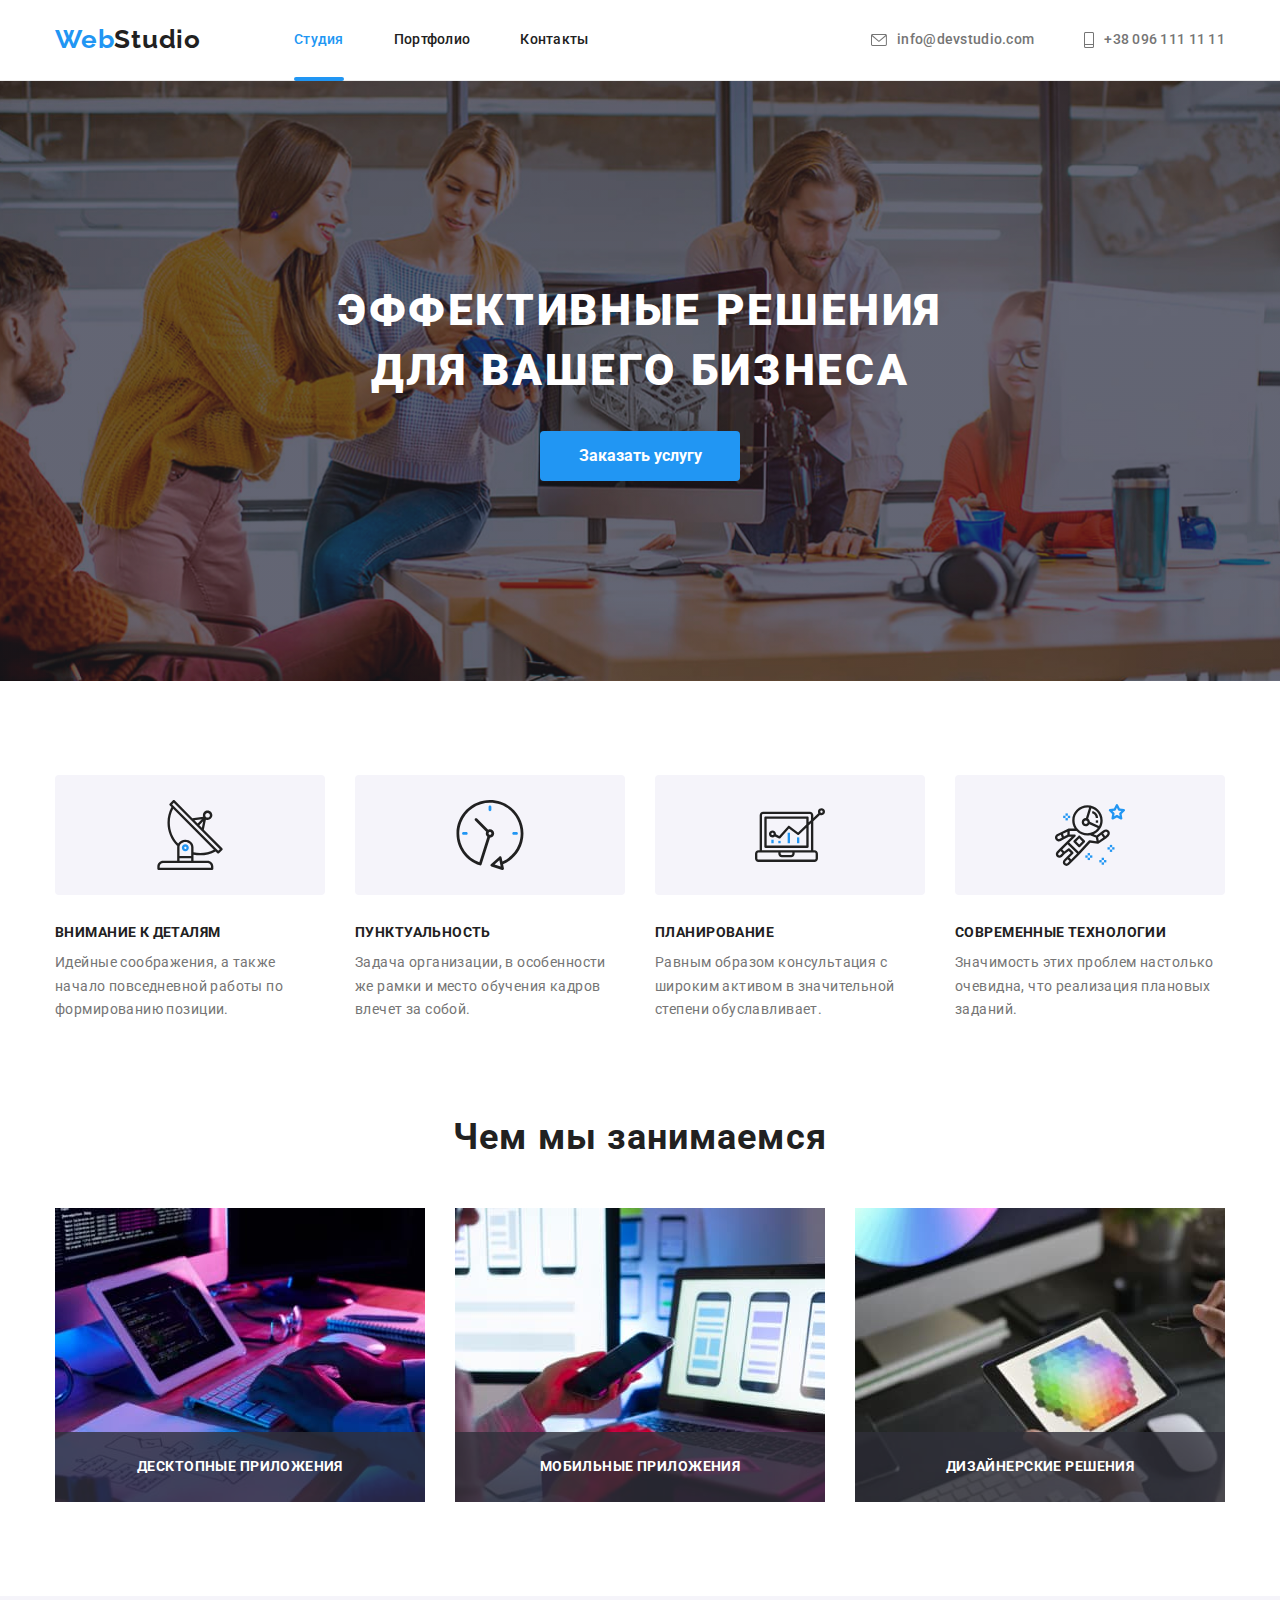
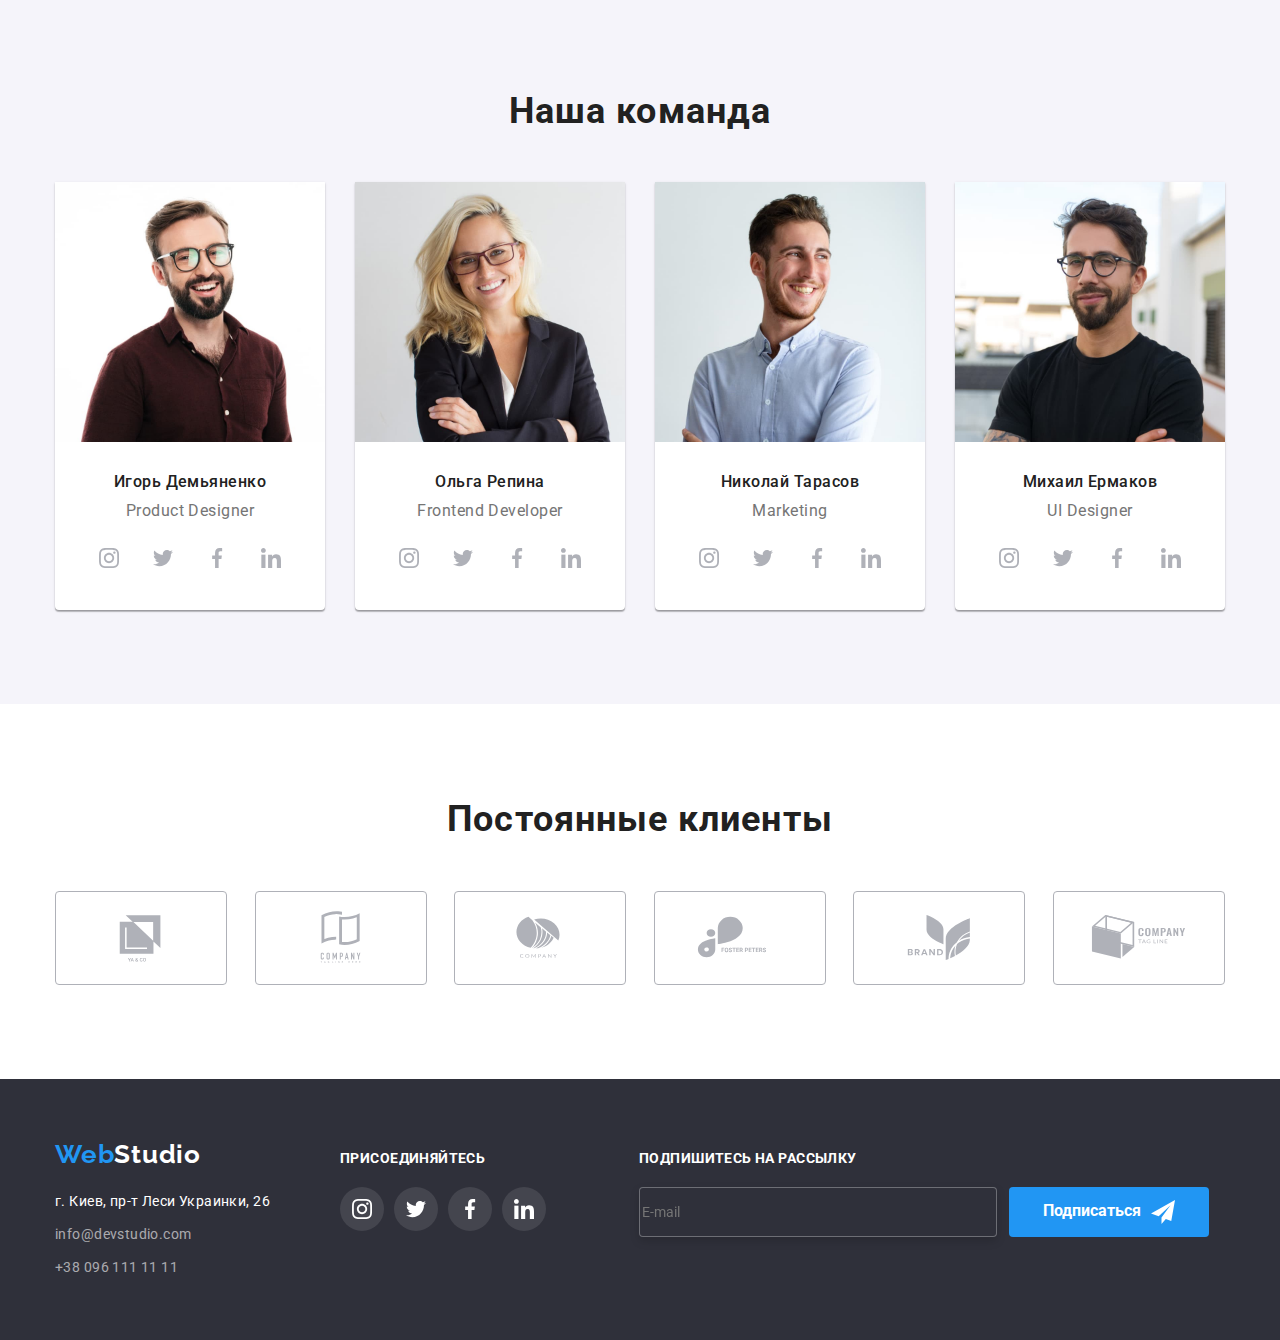
==== index.html @ 74bc2cb3 "Start" ====
<!DOCTYPE html>
<html lang="ru">
  <head>
    <meta charset="UTF-8" />
    <meta http-equiv="X-UA-Compatible" content="IE=edge" />
    <meta name="viewport" content="width=device-width, initial-scale=1.0" />
    <title>Document</title>
    <link
      href="https://fonts.googleapis.com/css2?family=Raleway:wght@700&family=Roboto:wght@400;500;700;900&display=swap"
      rel="stylesheet"
    />
    <link
      rel="stylesheet"
      href="https://cdnjs.cloudflare.com/ajax/libs/modern-normalize/1.1.0/modern-normalize.min.css"
    />
    <link rel="stylesheet" href="./css/styles.css" />
  </head>
  <body>
    <!-- Шапка сайта -->
    <header class="header-border">
      <div class="header container">
        <nav class="header-nav">
          <a href="./index.html" class="logo"> <span>Web</span>Studio</a>
          <ul class="site-nav list">
            <li class="item">
              <div class="header-item"><a href="./index.html" class="link current">Студия</a></div>
            </li>
            <li class="item"><a href="./portfolio.html" class="link">Портфолио</a></li>
            <li class="item"><a href="" class="link">Контакты</a></li>
          </ul>
        </nav>
        <ul class="contacts-header list">
          <li class="item">
            <a href="mailto:info@devstudio.com" class="link">
              <svg class="contacts-header-icon" width="16px" height="12px">
                <use href="./images/svg/symbol-defs.svg#icon-envelope"></use>
              </svg>
              info@devstudio.com
            </a>
          </li>
          <li class="item">
            <a href="tel:+380961111111" class="link">
              <svg class="contacts-header-icon" width="10px" height="16px">
                <use href="./images/svg/symbol-defs.svg#icon-Vector"></use>
              </svg>
              +38 096 111 11 11</a
            >
          </li>
        </ul>
      </div>
    </header>
    <main>
      <!-- Герой -->
      <section class="section hero">
        <div class="container">
          <h1 class="hero-title">
            Эффективные решения <br />
            для вашего бизнеса
          </h1>
          <button data-modal-open type="button" class="hero-button">Заказать услугу</button>
        </div>
      </section>
      <!-- Особенности -->
      <section class="section">
        <div class="container">
          <h2 class="visually-hidden">Особенности</h2>
          <ul class="feature-list list">
            <li class="item">
              <div class="feature-icon">
                <svg class="icon" width="70px" height="70px">
                  <use href="./images/svg/symbol-defs.svg#icon-antenna-1"></use>
                </svg>
              </div>
              <h3 class="title">Внимание к деталям</h3>
              <p class="text">Идейные соображения, а также начало повседневной работы по формированию позиции.</p>
            </li>
            <li class="item">
              <div class="feature-icon">
                <svg class="icon" width="70px" height="70px">
                  <use href="./images/svg/symbol-defs.svg#icon-clock-1"></use>
                </svg>
              </div>
              <h3 class="title">Пунктуальность</h3>
              <p class="text">Задача организации, в особенности же рамки и место обучения кадров влечет за собой.</p>
            </li>
            <li class="item">
              <div class="feature-icon">
                <svg class="icon" width="70px" height="70px">
                  <use href="./images/svg/symbol-defs.svg#icon-diagram-1"></use>
                </svg>
              </div>
              <h3 class="title">Планирование</h3>
              <p class="text">Равным образом консультация с широким активом в значительной степени обуславливает.</p>
            </li>
            <li class="item">
              <div class="feature-icon">
                <svg class="icon" width="70px" height="70px">
                  <use href="./images/svg/symbol-defs.svg#icon-astronaut-1"></use>
                </svg>
              </div>
              <h3 class="title">Современные технологии</h3>
              <p class="text">Значимость этих проблем настолько очевидна, что реализация плановых заданий.</p>
            </li>
          </ul>
        </div>
      </section>
      <!-- Чем мы занимаемся -->
      <section class="section business">
        <div class="container">
          <h2 class="section-title">Чем мы занимаемся</h2>
          <ul class="business-list list">
            <li class="item">
              <img
                class="card-img"
                src="./images/section3/img1.jpg"
                alt="Лист с алгоритмом человек пишет код"
                width="370"
              />
              <div class="business-item"><h3 class="title">Десктопные приложения</h3></div>
            </li>
            <li class="item">
              <img
                class="card-img"
                src="./images/section3/img2.jpg"
                alt="Телефон в руке человек верстает"
                width="370"
              />
              <div class="business-item"><h3 class="title">Мобильные приложения</h3></div>
            </li>
            <li class="item">
              <img
                class="card-img"
                src="./images/section3/img3.jpg"
                alt="Планшет в руке дизайн подбор цвета"
                width="370"
              />
              <div class="business-item"><h3 class="title">Дизайнерские решения</h3></div>
            </li>
          </ul>
        </div>
      </section>
      <!-- Наша команда -->
      <section class="section command">
        <div class="container">
          <h2 class="section-title">Наша команда</h2>
          <ul class="command-list list">
            <li class="item">
              <img class="card-img" src="./images/section4/img1.jpg" alt="Фотография Игоря Демьяненко" width="270" />
              <h3 class="title">Игорь Демьяненко</h3>
              <p lang="en" class="text">Product Designer</p>
              <ul class="command-icon-list list">
                <li class="command-icon-item">
                  <a href="" class="command-icon">
                    <svg class="icon" width="20px" height="20px">
                      <use href="./images/svg/symbol-defs.svg#icon-instagram-2"></use>
                    </svg>
                  </a>
                </li>
                <li class="command-icon-item">
                  <a href="" class="command-icon">
                    <svg class="icon" width="20px" height="20px">
                      <use href="./images/svg/symbol-defs.svg#icon-twitter-1"></use>
                    </svg>
                  </a>
                </li>
                <li class="command-icon-item">
                  <a href="" class="command-icon">
                    <svg class="icon" width="20px" height="20px">
                      <use href="./images/svg/symbol-defs.svg#icon-facebook-1"></use>
                    </svg>
                  </a>
                </li>
                <li class="command-icon-item">
                  <a href="" class="command-icon">
                    <svg class="icon" width="20px" height="20px">
                      <use href="./images/svg/symbol-defs.svg#icon-linkedin-1"></use>
                    </svg>
                  </a>
                </li>
              </ul>
            </li>
            <li class="item">
              <img class="card-img" src="./images/section4/img2.jpg" alt="Фотография Ольги Репиной" width="270" />
              <h3 class="title">Ольга Репина</h3>
              <p lang="en" class="text">Frontend Developer</p>
              <ul class="command-icon-list list">
                <li class="command-icon-item">
                  <a href="" class="command-icon">
                    <svg class="icon" width="20px" height="20px">
                      <use href="./images/svg/symbol-defs.svg#icon-instagram-2"></use>
                    </svg>
                  </a>
                </li>
                <li class="command-icon-item">
                  <a href="" class="command-icon">
                    <svg class="icon" width="20px" height="20px">
                      <use href="./images/svg/symbol-defs.svg#icon-twitter-1"></use>
                    </svg>
                  </a>
                </li>
                <li class="command-icon-item">
                  <a href="" class="command-icon">
                    <svg class="icon" width="20px" height="20px">
                      <use href="./images/svg/symbol-defs.svg#icon-facebook-1"></use>
                    </svg>
                  </a>
                </li>
                <li class="command-icon-item">
                  <a href="" class="command-icon">
                    <svg class="icon" width="20px" height="20px">
                      <use href="./images/svg/symbol-defs.svg#icon-linkedin-1"></use>
                    </svg>
                  </a>
                </li>
              </ul>
            </li>
            <li class="item">
              <img class="card-img" src="./images/section4/img3.jpg" alt="Фотография Николая Тарасова" width="270" />
              <h3 class="title">Николай Тарасов</h3>
              <p lang="en" class="text">Marketing</p>
              <ul class="command-icon-list list">
                <li class="command-icon-item">
                  <a href="" class="command-icon">
                    <svg class="icon" width="20px" height="20px">
                      <use href="./images/svg/symbol-defs.svg#icon-instagram-2"></use>
                    </svg>
                  </a>
                </li>
                <li class="command-icon-item">
                  <a href="" class="command-icon">
                    <svg class="icon" width="20px" height="20px">
                      <use href="./images/svg/symbol-defs.svg#icon-twitter-1"></use>
                    </svg>
                  </a>
                </li>
                <li class="command-icon-item">
                  <a href="" class="command-icon">
                    <svg class="icon" width="20px" height="20px">
                      <use href="./images/svg/symbol-defs.svg#icon-facebook-1"></use>
                    </svg>
                  </a>
                </li>
                <li class="command-icon-item">
                  <a href="" class="command-icon">
                    <svg class="icon" width="20px" height="20px">
                      <use href="./images/svg/symbol-defs.svg#icon-linkedin-1"></use>
                    </svg>
                  </a>
                </li>
              </ul>
            </li>
            <li class="item">
              <img class="card-img" src="./images/section4/img4.jpg" alt="Фотография Михаила Ермакова" width="270" />
              <h3 class="title">Михаил Ермаков</h3>
              <p lang="en" class="text">UI Designer</p>
              <ul class="command-icon-list list">
                <li class="command-icon-item">
                  <a href="" class="command-icon">
                    <svg class="icon" width="20px" height="20px">
                      <use href="./images/svg/symbol-defs.svg#icon-instagram-2"></use>
                    </svg>
                  </a>
                </li>
                <li class="command-icon-item">
                  <a href="" class="command-icon">
                    <svg class="icon" width="20px" height="20px">
                      <use href="./images/svg/symbol-defs.svg#icon-twitter-1"></use>
                    </svg>
                  </a>
                </li>
                <li class="command-icon-item">
                  <a href="" class="command-icon">
                    <svg class="icon" width="20px" height="20px">
                      <use href="./images/svg/symbol-defs.svg#icon-facebook-1"></use>
                    </svg>
                  </a>
                </li>
                <li class="command-icon-item">
                  <a href="" class="command-icon">
                    <svg class="icon" width="20px" height="20px">
                      <use href="./images/svg/symbol-defs.svg#icon-linkedin-1"></use>
                    </svg>
                  </a>
                </li>
              </ul>
            </li>
          </ul>
        </div>
      </section>
      <!-- Постоянные клиенты -->
      <section class="section clients">
        <div class="container">
          <h2 class="section-title">Постоянные клиенты</h2>
          <ul class="clients-list list">
            <li>
              <a href="" class="item">
                <svg class="icon" width="106px" height="60px">
                  <use href="./images/svg/symbol-defs.svg#icon-Logo"></use>
                </svg>
              </a>
            </li>
            <li>
              <a href="" class="item">
                <svg class="icon" width="106px" height="60px">
                  <use href="./images/svg/symbol-defs.svg#icon-Logo-1"></use>
                </svg>
              </a>
            </li>
            <li>
              <a href="" class="item">
                <svg class="icon" width="106px" height="60px">
                  <use href="./images/svg/symbol-defs.svg#icon-Logo-2"></use>
                </svg>
              </a>
            </li>
            <li>
              <a href="" class="item">
                <svg class="icon" width="106px" height="60px">
                  <use href="./images/svg/symbol-defs.svg#icon-Logo-3"></use>
                </svg>
              </a>
            </li>
            <li>
              <a href="" class="item">
                <svg class="icon" width="106px" height="60px">
                  <use href="./images/svg/symbol-defs.svg#icon-Logo-4"></use>
                </svg>
              </a>
            </li>
            <li>
              <a href="" class="item">
                <svg class="icon" width="106px" height="60px">
                  <use href="./images/svg/symbol-defs.svg#icon-Logo-5"></use>
                </svg>
              </a>
            </li>
          </ul>
        </div>
      </section>
    </main>
    <!-- Футер -->
    <footer class="footer">
      <div class="container bloks">
        <div class="address">
          <a href="/index.html" class="logo"> <span>Web</span>Studio</a>
          <address>
            <ul class="list">
              <li class="address-text">
                <a href="https://goo.gl/maps/LQbmXpM3BCBhQMDx9" class="address-text" target="_blank"
                  >г. Киев, пр-т Леси Украинки, 26</a
                >
              </li>
              <li class="item"><a href="mailto:info@devstudio.com" class="address-link">info@devstudio.com</a></li>
              <li class="item"><a href="tel:+380961111111" class="address-link">+38 096 111 11 11</a></li>
            </ul>
          </address>
        </div>
        <div class="join">
          <h3 class="title">Присоединяйтесь</h3>
          <ul class="join-list list">
            <li class="item">
              <a href="" class="join-icon">
                <svg class="icon" width="20px" height="20px">
                  <use href="./images/svg/symbol-defs.svg#icon-instagram-2"></use>
                </svg>
              </a>
            </li>
            <li class="item">
              <a href="" class="join-icon">
                <svg class="icon" width="20px" height="20px">
                  <use href="./images/svg/symbol-defs.svg#icon-twitter-1"></use>
                </svg>
              </a>
            </li>
            <li class="item">
              <a href="" class="join-icon">
                <svg class="icon" width="20px" height="20px">
                  <use href="./images/svg/symbol-defs.svg#icon-facebook-1"></use>
                </svg>
              </a>
            </li>
            <li class="item">
              <a href="" class="join-icon">
                <svg class="icon" width="20px" height="20px">
                  <use href="./images/svg/symbol-defs.svg#icon-linkedin-1"></use>
                </svg>
              </a>
            </li>
          </ul>
        </div>
        <div class="subscribe">
          <h3 class="title">Подпишитесь на рассылку</h3>
          <form class="form-footer">
            <label class="field-footer">
              <input type="email" class="input-footer" name="email" placeholder="E-mail" />
            </label>
            <button type="submit" class="footer-button">
              Подписаться
              <svg class="icon" width="24px" height="24px">
                <use href="./images/svg/symbol-defs.svg#icon-icon-send"></use>
              </svg>
            </button>
          </form>
        </div>
      </div>
      <div class="backdrop is-hidden" data-modal>
        <div class="modal">
          <button data-modal-close class="modal-button" type="button">
            <svg class="icon" width="30px" height="30px">
              <use href="./images/svg/symbol-defs.svg#icon-close"></use>
            </svg>
          </button>
          <h3 class="form-title">Оставьте свои данные, мы вам перезвоним</h3>
          <form class="form-modal">
            <label class="form-field">
              <input type="text" class="form-input" name="name" />
              <span class="form-label">Имя</span>

              <svg class="icon" width="18px" height="18px">
                <use href="./images/svg/symbol-defs.svg#icon-person-black-18dp-1"></use>
              </svg>
            </label>

            <label class="form-field">
              <input type="tel" class="form-input" name="tel" />
              <span class="form-label">Телефон</span>
              <svg class="icon" width="18px" height="18px">
                <use href="./images/svg/symbol-defs.svg#icon-phone-black-18dp-1"></use>
              </svg>
            </label>

            <label class="form-field">
              <input type="email" class="form-input" name="email" />
              <span class="form-label">Почта</span>
              <svg class="icon" width="18px" height="18px">
                <use href="./images/svg/symbol-defs.svg#icon-email-black-18dp-1"></use>
              </svg>
            </label>

            <label class="form-field comments">
              <textarea class="form-input comments" name="comments" rows="5" placeholder="Введите текст"></textarea>
              <span class="form-label">Комментарий</span>
            </label>

            <label class="form-field checkbox">
              <input type="checkbox" class="form-checkbox" name="license" value="" />

              <svg class="icon-checked" width="16px" height="15px">
                <use href="./images/svg/symbol-defs.svg#icon-icon-check"></use>
              </svg>
              <span class="icon-unchecked"></span>
              <span class="form-label-checkbox"
                >Соглашаюсь с рассылкой и принимаю
                <a href="" class="checkbox-link" target="_blank">Условия договора</a></span
              >
            </label>
            <button type="submit" class="form-button">Отправить</button>
          </form>
        </div>
      </div>
    </footer>
    <script src="./js/modal.js"></script>
  </body>
</html>
---- css/styles.css ----
:root {
  --title-text-color: #212121;
  --primari-text-color: #757575;
  --accent-color: #2196f3;
  --primary-white-color: #ffffff;
  --background-color: #e5e5e5;
  --background-body-color: #f5f4fa;
  --icons-color: #afb1b8;
  --icon-white-color: #ffffff;
}
body {
  color: var(--primari-text-color);
  font-family: roboto, sans-serif;
  font-size: 14px;
  line-height: 1.7;
}
h1,
h2,
h3,
h4,
h5,
h6,
p,
ul {
  margin: 0;
  padding: 0;
}
.list {
  list-style: none;
}
.list a {
  text-decoration: none;
}
/* цвет основного текста #212121
цвет вторичного текста #757575
цвет текста белый #FFFFFF
цвет текста акцент #2196F3

цвет хедера #FFFFFF

цвет фона #E5E5E5
вторичный цвет фона #F5F4FA

цвет фона героя #2F303A

цвет фона футера #2F303A
*/
.container {
  width: 1200px;
  margin-left: auto;
  margin-right: auto;
  padding-left: 15px;
  padding-right: 15px;
  /* outline: 2px solid tomato; */
}
.visually-hidden {
  position: absolute;
  width: 1px;
  height: 1px;
  margin: -1px;
  padding: 0;
  overflow: hidden;
  border: 0;
  clip: rect(0 0 0 0);
}
.logo {
  color: var(--title-text-color);
  text-decoration: none;
  font-family: raleway;
  font-weight: 700;
  font-size: 26px;
  line-height: 1.2;
  letter-spacing: 0.03em;
}
.logo > span {
  color: var(--accent-color);
}
/* ------------------site nav------------------ */
.header {
  display: flex;
  padding-top: 24px;
  padding-bottom: 25px;
  align-items: center;
}
.header-border {
  border-bottom: 1px solid #ececec;
}
.header-nav {
  display: flex;
}

.site-nav,
.contacts-header {
  display: flex;
  align-items: center;
  font-weight: 500;
  font-size: 14px;
  line-height: 1.2;
  letter-spacing: 0.02em;
}
.site-nav {
  margin-left: 93px;
}
.site-nav .item:not(:last-child) {
  margin-right: 50px;
}

.contacts-header {
  margin-left: auto;
}
.contacts-header .link {
  display: flex;
  align-items: center;
}
.contacts-header .item:last-child {
  margin-left: 50px;
}
.site-nav .link {
  color: var(--title-text-color);
  transition: color 250ms cubic-bezier(0.4, 0, 0.2, 1);
}
.contacts-header .link {
  color: var(--primari-text-color);
  transition: color 250ms cubic-bezier(0.4, 0, 0.2, 1);
}
.contacts-header-icon {
  fill: currentColor;
  margin-right: 10px;
}
.site-nav .link:hover,
.site-nav .link:focus,
.contacts-header .link:hover,
.contacts-header .link:focus,
.address-link:hover,
.address-link:focus {
  color: var(--accent-color);
  fill: var(--accent-color);
  outline: none;
}
.link.current {
  color: var(--accent-color);
}
.header-item {
  position: relative;
}
.header-item::after {
  content: "";
  position: absolute;
  top: 46px;
  left: 0;
  width: 100%;
  height: 4px;
  border-radius: 2px;
  background-color: var(--accent-color);
  animation-name: changes;
  animation-duration: 500ms;
  animation-timing-function: linear;
  animation-fill-mode: backwards;
}
@keyframes changes {
  0% {
    opacity: 0;
  }
  100% {
    opacity: 1;
  }
}
/* -------------------Герой------------------- */
.section.hero {
  padding-top: 200px;
  padding-bottom: 200px;
  max-width: 1600px;
  margin-left: auto;
  margin-right: auto;
  background-image: linear-gradient(to right, rgba(47, 48, 58, 0.4), rgba(47, 48, 58, 0.4)),
    url(../images/hero/img1.jpg);
  background-repeat: no-repeat;
  background-position: center;
  background-size: cover;
}
.hero-title {
  color: var(--primary-white-color);
  font-weight: 900;
  font-size: 44px;
  line-height: 1.36;
  text-align: center;
  letter-spacing: 0.06em;
  text-transform: uppercase;
  margin-bottom: 30px;
}
.hero-button,
.form-button,
.footer-button {
  display: block;
  width: 200px;
  height: 50px;
  border: 10px transparent;
  border-radius: 4px;
  padding: 0;
  margin: auto;
  cursor: pointer;
  color: var(--primary-white-color);
  background-color: var(--accent-color);
  font-family: Roboto;
  font-weight: bold;
  font-size: 16px;
  line-height: 1.88;
}

/* ------------------Section----------------- */
.section {
  padding-top: 94px;
  padding-bottom: 94px;
  /* outline: 2px solid teal; */
  background-color: #ffffff;
}
.section.business {
  padding-top: 0px;
}
.section-title {
  color: var(--title-text-color);
  font-weight: bold;
  font-size: 36px;
  line-height: 1.17;
  text-align: center;
  letter-spacing: 0.03em;
  margin-bottom: 50px;
}
.feature-list {
  display: flex;
}
.feature-list .title,
.business-list .title {
  font-weight: bold;
  font-size: 14px;
  line-height: 1.14;
  letter-spacing: 0.03em;
  text-transform: uppercase;
}
.feature-list .title {
  margin-bottom: 10px;
  color: var(--title-text-color);
}
.feature-list .item {
  display: block;
  width: 270px;
}
.feature-list .item:not(:last-child) {
  margin-right: 30px;
}
.feature-list .text {
  letter-spacing: 0.03em;
}
.feature-icon {
  padding: 25px 100px;
  border-radius: 4px;
  background-color: var(--background-body-color);
  margin-bottom: 30px;
}
.feature-icon .icon {
  display: block;
}
.business-list {
  display: flex;
}
.card-img {
  display: block;
}
.business-list .item {
  position: relative;
}
.business-list .item:not(:last-child) {
  margin-right: 30px;
}
.business-list .title {
  color: var(--primary-white-color);
}
.business-item {
  position: absolute;
  width: 100%;
  bottom: 0;
  padding-top: 27px;
  padding-bottom: 27px;
  text-align: center;
  background-color: rgba(47, 48, 58, 0.8);
}
.command-list {
  display: flex;
}
.command-list .item:not(:last-child) {
  margin-right: 30px;
}
.command-list .item {
  padding-bottom: 30px;
  border-radius: 0px 0px 4px 4px;
  background-color: var(--primary-white-color);
  box-shadow: 0px 1px 3px rgba(0, 0, 0, 0.12), 0px 1px 1px rgba(0, 0, 0, 0.14), 0px 2px 1px rgba(0, 0, 0, 0.2);
}

.command-list .title {
  color: var(--title-text-color);
  font-weight: 500;
  font-size: 16px;
  line-height: 1.19;
  letter-spacing: 0.03em;
  margin: 30px auto 10px;
  display: block;
  text-align: center;
}
.command-list .text {
  font-size: 16px;
  line-height: 1.19;
  text-align: center;
  letter-spacing: 0.03em;
  margin-bottom: 16px;
}
.command-icon-list {
  display: flex;
  justify-content: center;
}
.command-icon {
  width: 44px;
  height: 44px;
  border-radius: 50%;
  background-color: transparent;
  padding: 12px;
  display: block;
  color: var(--icons-color);
  transition: background-color 250ms cubic-bezier(0.4, 0, 0.2, 1), color 250ms cubic-bezier(0.4, 0, 0.2, 1);
}

.command-icon-item:not(:last-child) {
  margin-right: 10px;
}
.command-icon > .icon {
  fill: currentColor;
}
.command-icon:hover,
.command-icon:focus {
  color: var(--icon-white-color);
  background-color: var(--accent-color);
  outline: none;
}
.section.command {
  background-color: var(--background-body-color);
}
.clients-list {
  display: flex;
  justify-content: space-between;
}
.clients-list .item {
  padding: 16px 32px;
  border: 1px solid var(--icons-color);
  border-radius: 4px;
  color: var(--icons-color);
  display: block;
  transition: color 250ms cubic-bezier(0.4, 0, 0.2, 1), border 250ms cubic-bezier(0.4, 0, 0.2, 1);
}
.clients-list .icon {
  fill: currentColor;
  display: block;
}
.clients-list .item:hover,
.clients-list .item:focus {
  color: var(--accent-color);
  border: 1px solid var(--accent-color);
  outline: none;
}
.filter {
  display: flex;
  justify-content: center;
}
.filter-list {
  display: flex;
  flex-wrap: wrap;
  margin-top: 50px;
}
.filter-button {
  cursor: pointer;
  color: var(--title-text-color);
  background-color: #f5f4fa;
  font-family: Roboto;
  font-weight: 500;
  font-size: 16px;
  line-height: 1.62;
  text-align: center;
  letter-spacing: 0.03em;
  border-radius: 4px;
  border: 0;
  padding: 6px 22px;

  transition: background-color 250ms cubic-bezier(0.4, 0, 0.2, 1), color 250ms cubic-bezier(0.4, 0, 0.2, 1),
    box-shadow 250ms cubic-bezier(0.4, 0, 0.2, 1);
}
.filter .item:not(:last-child) {
  margin-right: 8px;
}
/* .filter-list .item:not(:nth-last-child(-n + 3)) {
  margin-bottom: 30px;
}
.filter-list .item:not(:nth-child(3n + 3)) {
  margin-right: 30px;
} */
.filter-list {
  display: flex;
  flex-wrap: wrap;
  gap: 30px 30px;
}
.filter-button:hover,
.filter-button:focus {
  color: var(--primary-white-color);
  background-color: var(--accent-color);
  box-shadow: 0px 3px 1px rgba(0, 0, 0, 0.1), 0px 1px 2px rgba(0, 0, 0, 0.08), 0px 2px 2px rgba(0, 0, 0, 0.12);
  outline: none;
}
.filter-list .title {
  color: var(--title-text-color);
  font-weight: bold;
  font-size: 18px;
  line-height: 2;
  letter-spacing: 0.06em;
}
.filter-list .content {
  border: 1px solid#eeeeee;
  border-top: 0px;
  padding: 20px 24px;
}
.filter-list .text {
  margin-top: 2px;
  font-weight: normal;
  font-size: 16px;
  line-height: 1.87;
  letter-spacing: 0.03em;
  color: var(--primari-text-color);
}
.filter-hover {
  display: block;
  transition: box-shadow 250ms cubic-bezier(0.4, 0, 0.2, 1);
}
.filter-list .desc {
  position: relative;
  overflow: hidden;
}
.filter-desc-overlay {
  position: absolute;
  top: 0;
  left: 0;
  width: 100%;
  height: 100%;
  padding: 63px 24px;
  background-color: rgba(33, 150, 243, 0.9);

  transform: translateY(100%);
  transition: transform 250ms cubic-bezier(0.4, 0, 0.2, 1);
}
.filter-desc-overlay .text {
  font-size: 18px;
  line-height: 1.56;
  letter-spacing: 0.03em;
  color: var(--primary-white-color);
}
.filter-hover:focus,
.filter-hover:hover {
  box-shadow: 0px 1px 1px rgba(0, 0, 0, 0.12), 0px 4px 4px rgba(0, 0, 0, 0.06), 1px 4px 6px rgba(0, 0, 0, 0.16);
  outline: none;
}
.filter-hover:hover .filter-desc-overlay,
.filter-hover:focus .filter-desc-overlay {
  transform: translateY(0);
}
/* ---------------footer---------------- */
.footer {
  background-color: #2f303a;
  padding-top: 60px;
  padding-bottom: 60px;
}
.container.bloks {
  display: flex;
}

.address-link {
  color: rgba(255, 255, 255, 0.6);
  font-weight: normal;
  font-style: normal;
  font-size: 14px;
  line-height: 1.71;
  letter-spacing: 0.03em;
  transition: color 250ms cubic-bezier(0.4, 0, 0.2, 1);
}
.address-text {
  color: var(--primary-white-color);
  font-style: normal;
  font-weight: normal;
  font-size: 14px;
  line-height: 1.71;
  letter-spacing: 0.03em;
  margin-top: 20px;
}
.address .item {
  margin-top: 9px;
}
.footer .logo {
  color: var(--primary-white-color);
}
.join {
  margin-left: 70px;
  margin-top: 12px;
}
.join .title,
.subscribe .title {
  font-size: 14px;
  line-height: 1.14;
  letter-spacing: 0.03em;
  text-transform: uppercase;
  color: var(--primary-white-color);
}
.join-list {
  display: flex;
  margin-top: 20px;
}
.join-icon {
  width: 44px;
  height: 44px;
  border-radius: 50%;
  padding: 12px;
  color: var(--icon-white-color);
  display: block;

  background-color: rgba(255, 255, 255, 0.1);
  transition: background-color 250ms cubic-bezier(0.4, 0, 0.2, 1);
}
.join-list .item:not(:last-child) {
  margin-right: 10px;
}
.join-icon .icon {
  fill: currentColor;
}
.join-icon:hover,
.join-icon:focus {
  background-color: var(--accent-color);
  outline: none;
}
.subscribe {
  margin-left: 93px;
  margin-top: 12px;
}
.subscribe .title {
  margin-bottom: 20px;
}
.form-footer {
  display: flex;
  align-items: center;
}
.input-footer {
  width: 358px;
  height: 50px;
  border: 1px solid rgba(255, 255, 255, 0.3);
  filter: drop-shadow(0px 4px 4px rgba(0, 0, 0, 0.15));
  border-radius: 4px;
  background-color: #2f303a;
  color: var(--primary-white-color);
  cursor: pointer;
  transition: border-color 250ms cubic-bezier(0.4, 0, 0.2, 1);
}
.field-footer:focus-within > .input-footer {
  border-color: var(--accent-color);
  outline: none;
}
.footer-button {
  display: flex;
  justify-content: center;
  align-items: center;
  margin-left: 12px;
}
.footer-button .icon {
  margin-left: 10px;
}

/*------------ Modal-----------  */
.backdrop {
  position: fixed;
  top: 0;
  left: 0;
  width: 100vw;
  height: 100vh;
  background-color: rgba(0, 0, 0, 0.2);
  opacity: 1;
  transition: opacity 250ms cubic-bezier(0.4, 0, 0.2, 1);
}
.backdrop.is-hidden {
  opacity: 0;
  pointer-events: none;
  visibility: hidden;
}
.modal {
  position: absolute;
  top: 50%;
  left: 50%;
  padding: 40px;

  min-width: 528px;
  min-height: 581px;
  background-color: #ffffff;
  box-shadow: 0px 1px 3px rgba(0, 0, 0, 0.12), 0px 1px 1px rgba(0, 0, 0, 0.14), 0px 2px 1px rgba(0, 0, 0, 0.2);
  border-radius: 4px;
  transform: translate(-50%, -50%);
}
.modal-button {
  padding: 0;
  margin: 0;
  position: absolute;
  top: 8px;
  right: 8px;
  fill: var(--icons-color);
  border: none;
  background-color: transparent;
  cursor: pointer;
}
.modal-button .icon {
  display: block;
  fill: #000;
  transition: fill 250ms cubic-bezier(0.4, 0, 0.2, 1);
}
.modal-button .icon:hover {
  fill: var(--accent-color);
}
/* ------------------Form---------------- */
.form-title {
  margin-bottom: 30px;
  font-weight: bold;
  font-size: 20px;
  line-height: 1.15;
  text-align: center;
  letter-spacing: 0.03em;
  color: var(--title-text-color);
}
.form-field {
  position: relative;
  display: flex;
  margin-bottom: 28px;
}
.form-input {
  width: 100%;
  height: 40px;
  padding-left: 42px;
  border: 1px solid rgba(33, 33, 33, 0.2);
  border-radius: 4px;
  cursor: pointer;
  transition: border-color 250ms cubic-bezier(0.4, 0, 0.2, 1);
}
.form-label {
  position: absolute;
  top: -18px;
  left: 0;
  font-size: 12px;
  line-height: 1.17;
  letter-spacing: 0.01em;
  cursor: pointer;
}
.form-field .icon {
  position: absolute;
  left: 12px;
  top: 50%;
  transform: translateY(-50%);
  cursor: pointer;
  transition: fill 250ms cubic-bezier(0.4, 0, 0.2, 1);
}

.form-input.comments {
  height: 120px;
  padding: 12px 16px;
  resize: none;
}
.form-field.comments {
  margin-bottom: 20px;
}
.form-field:focus-within > .icon {
  fill: var(--accent-color);
}
.form-field:focus-within > .form-input {
  border-color: var(--accent-color);
  outline: none;
}
.form-button {
  box-shadow: 0px 4px 4px rgba(0, 0, 0, 0.15);
}
.form-label-checkbox,
.checkbox-link {
  padding-left: 24px;
  font-size: 14px;
  line-height: 1.71;
  letter-spacing: 0.03em;
}
.checkbox-link {
  display: inline;
  text-decoration-line: underline;
  color: var(--accent-color);
  margin: 0;
  padding: 0;
}
.icon-unchecked {
  position: absolute;
  top: 50%;

  transform: translateY(-50%);
  width: 16px;
  height: 15px;
  margin-right: 5px;
  border: 2px solid #2a2a2a;
  border-radius: 2px;
  background: #ffffff;
  transition: background-color 250ms cubic-bezier(0.4, 0, 0.2, 1), border 250ms cubic-bezier(0.4, 0, 0.2, 1);
}
.icon-checked {
  position: absolute;
  top: 50%;

  transform: translateY(-50%);
}
.form-checkbox:checked ~ .icon-unchecked {
  background: transparent;
  border: transparent;
}
.form-field.checkbox {
  padding-left: 12px;
  margin-bottom: 30px;
}
.form-checkbox {
  position: absolute;
  width: 1px;
  height: 1px;
  margin: -1px;
  border: 0;
  padding: 0;
  clip: rect(0 0 0 0);
  overflow: hidden;
}
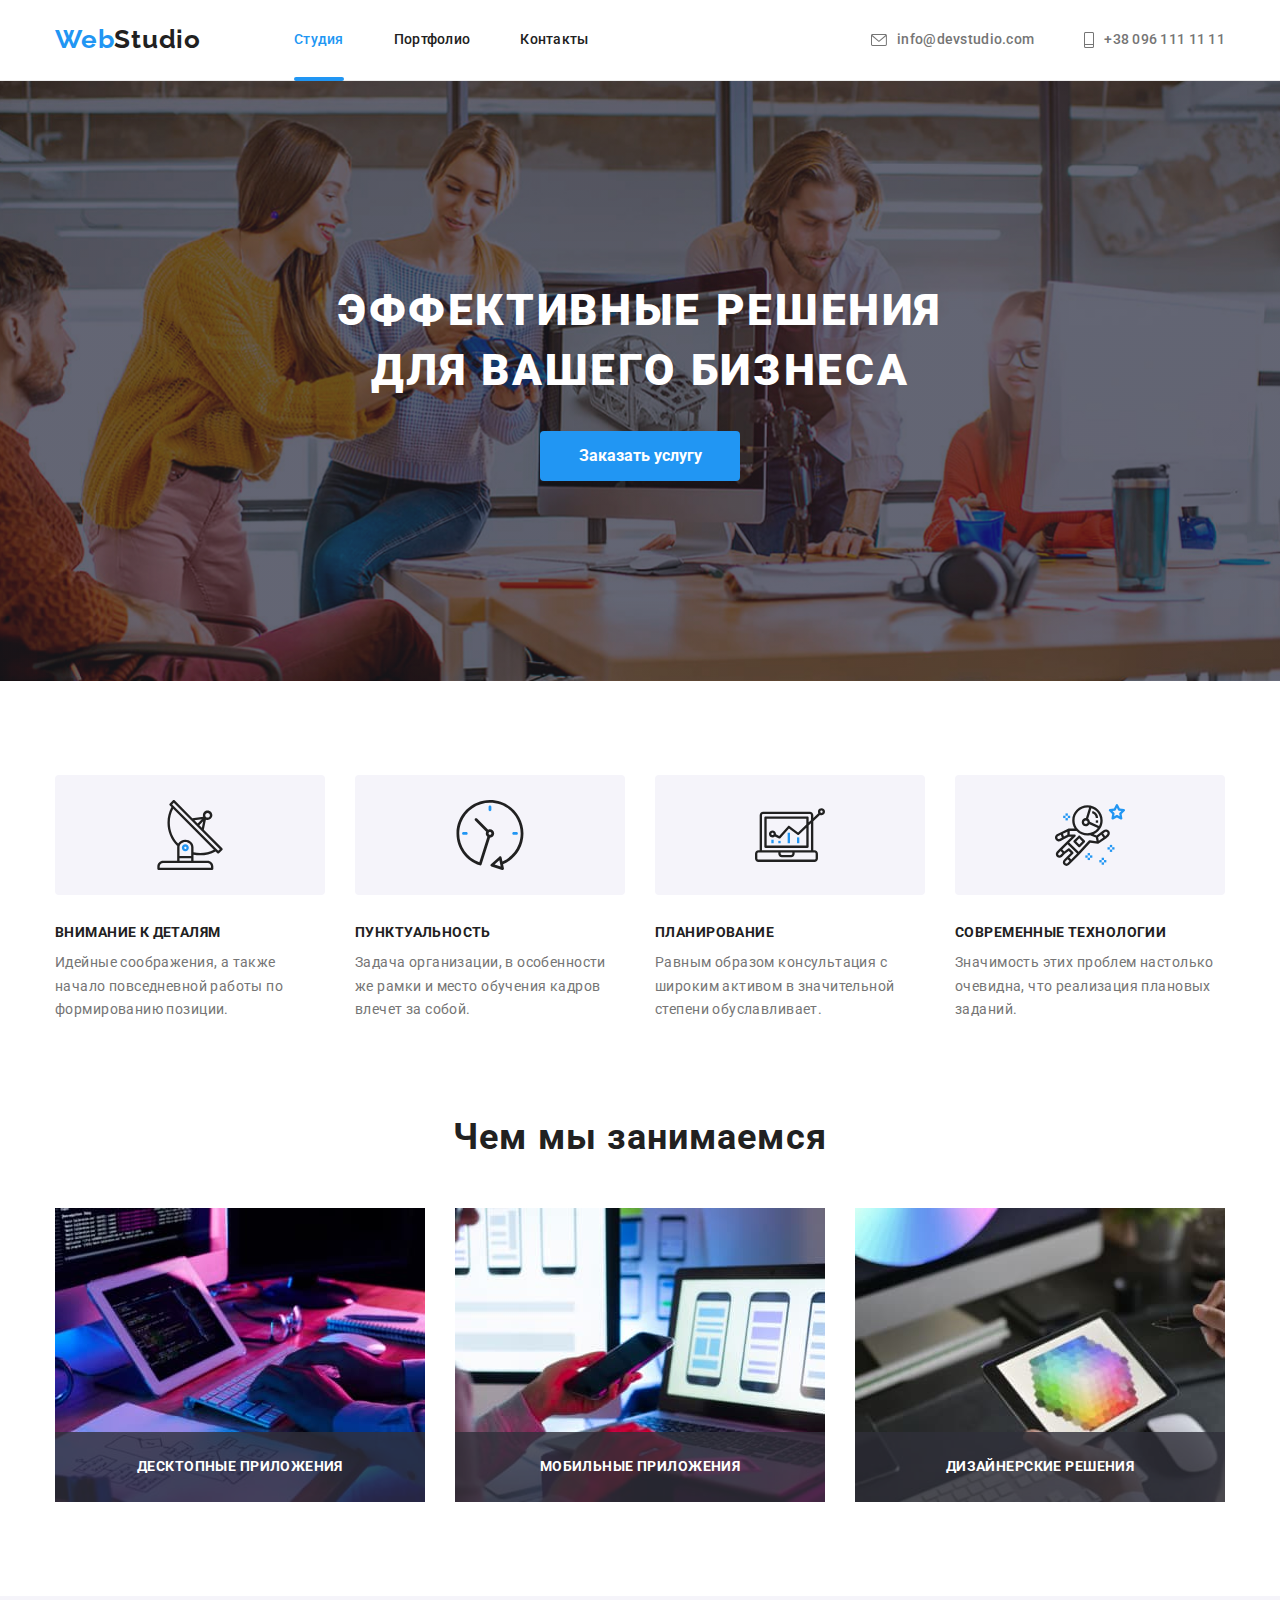
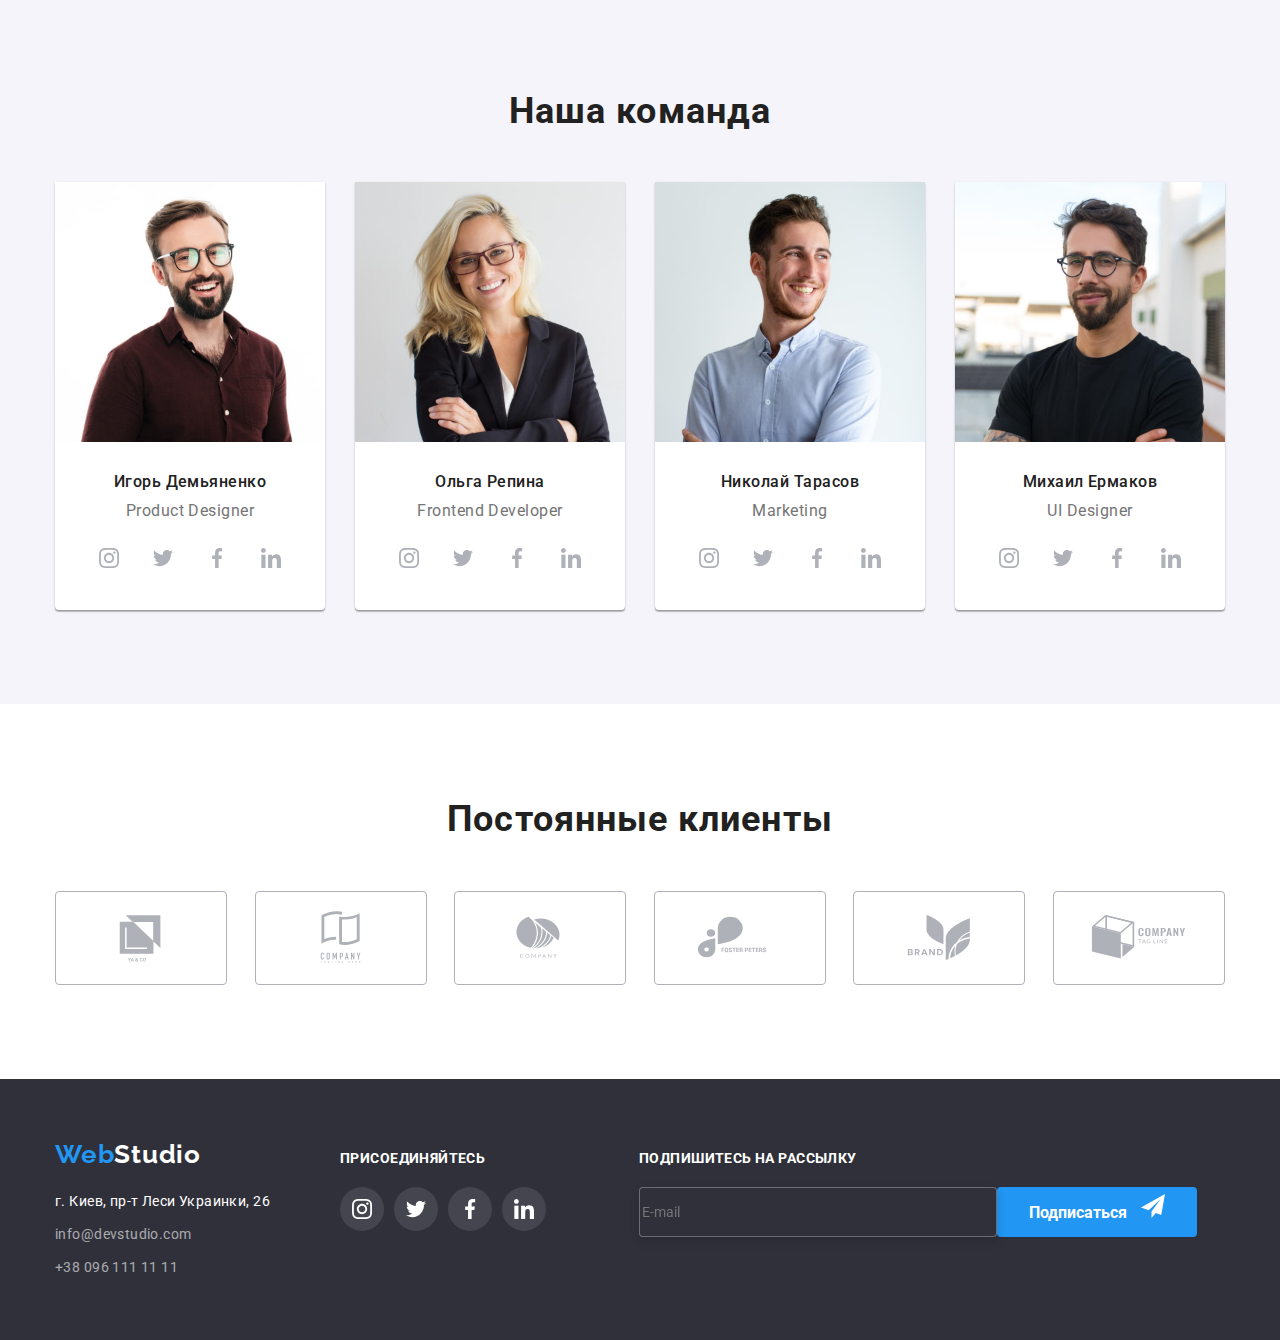
==== commit 427881d3: "Split into folders SASS" ====
--- a/index.html
+++ b/index.html
@@ -13,6 +13,7 @@
       rel="stylesheet"
       href="https://cdnjs.cloudflare.com/ajax/libs/modern-normalize/1.1.0/modern-normalize.min.css"
     />
+    <link rel="stylesheet" href="./css/main.css" />
     <link rel="stylesheet" href="./css/styles.css" />
   </head>
   <body>
@@ -443,7 +444,7 @@
             </label>
 
             <label class="form-field checkbox">
-              <input type="checkbox" class="form-checkbox" name="license" value="" />
+              <input type="checkbox" class="form-checkbox visually-hidden" name="license" value="" />
 
               <svg class="icon-checked" width="16px" height="15px">
                 <use href="./images/svg/symbol-defs.svg#icon-icon-check"></use>
--- a/css/main.css
+++ b/css/main.css
@@ -0,0 +1,807 @@
+h1,
+h2,
+h3,
+h4,
+h5,
+h6,
+p,
+ul {
+  margin: 0;
+  padding: 0;
+}
+
+.list {
+  list-style: none;
+}
+
+.list a {
+  text-decoration: none;
+}
+
+:root {
+  --title-text-color: #212121;
+  --primari-text-color: #757575;
+  --accent-color: #2196f3;
+  --primary-white-color: #ffffff;
+  --background-color: #e5e5e5;
+  --background-body-color: #f5f4fa;
+  --icons-color: #afb1b8;
+  --icon-white-color: #ffffff;
+}
+
+body {
+  color: var(--primari-text-color);
+  font-family: roboto, sans-serif;
+  font-size: 14px;
+  line-height: 1.7;
+}
+
+.section {
+  padding-top: 94px;
+  padding-bottom: 94px;
+  /* outline: 2px solid teal; */
+  background-color: #ffffff;
+}
+
+.container {
+  width: 1200px;
+  margin-left: auto;
+  margin-right: auto;
+  padding-left: 15px;
+  padding-right: 15px;
+  /* outline: 2px solid tomato; */
+}
+
+.logo {
+  color: var(--title-text-color);
+  text-decoration: none;
+  font-family: raleway;
+  font-weight: 700;
+  font-size: 26px;
+  line-height: 1.2;
+  letter-spacing: 0.03em;
+}
+
+.logo > span {
+  color: var(--accent-color);
+}
+
+.backdrop {
+  position: fixed;
+  top: 0;
+  left: 0;
+  width: 100vw;
+  height: 100vh;
+  background-color: rgba(0, 0, 0, 0.2);
+  opacity: 1;
+  transition: opacity 250ms cubic-bezier(0.4, 0, 0.2, 1);
+}
+
+.backdrop.is-hidden {
+  opacity: 0;
+  pointer-events: none;
+  visibility: hidden;
+}
+
+.modal {
+  position: absolute;
+  top: 50%;
+  left: 50%;
+  padding: 40px;
+  min-width: 528px;
+  min-height: 581px;
+  background-color: #ffffff;
+  box-shadow: 0px 1px 3px rgba(0, 0, 0, 0.12), 0px 1px 1px rgba(0, 0, 0, 0.14), 0px 2px 1px rgba(0, 0, 0, 0.2);
+  border-radius: 4px;
+  transform: translate(-50%, -50%);
+}
+
+.modal-button {
+  padding: 0;
+  margin: 0;
+  position: absolute;
+  top: 8px;
+  right: 8px;
+  fill: var(--icons-color);
+  border: none;
+  background-color: transparent;
+  cursor: pointer;
+}
+
+.modal-button .icon {
+  display: block;
+  fill: #000;
+  transition: fill 250ms cubic-bezier(0.4, 0, 0.2, 1);
+}
+
+.modal-button .icon:hover {
+  fill: var(--accent-color);
+}
+
+.form-title {
+  margin-bottom: 30px;
+  font-weight: bold;
+  font-size: 20px;
+  line-height: 1.15;
+  text-align: center;
+  letter-spacing: 0.03em;
+  color: var(--title-text-color);
+}
+
+.form-field {
+  position: relative;
+  display: flex;
+  margin-bottom: 28px;
+}
+
+.form-input {
+  width: 100%;
+  height: 40px;
+  padding-left: 42px;
+  border: 1px solid rgba(33, 33, 33, 0.2);
+  border-radius: 4px;
+  cursor: pointer;
+  transition: border-color 250ms cubic-bezier(0.4, 0, 0.2, 1);
+}
+
+.form-label {
+  position: absolute;
+  top: -18px;
+  left: 0;
+  font-size: 12px;
+  line-height: 1.17;
+  letter-spacing: 0.01em;
+  cursor: pointer;
+}
+
+.form-field .icon {
+  position: absolute;
+  left: 12px;
+  top: 50%;
+  transform: translateY(-50%);
+  cursor: pointer;
+  transition: fill 250ms cubic-bezier(0.4, 0, 0.2, 1);
+}
+
+.form-input.comments {
+  height: 120px;
+  padding: 12px 16px;
+  resize: none;
+}
+
+.form-field.comments {
+  margin-bottom: 20px;
+}
+
+.form-field:focus-within > .icon {
+  fill: var(--accent-color);
+}
+
+.form-field:focus-within > .form-input {
+  border-color: var(--accent-color);
+  outline: none;
+}
+
+.form-button {
+  box-shadow: 0px 4px 4px rgba(0, 0, 0, 0.15);
+}
+
+.form-label-checkbox,
+.checkbox-link {
+  padding-left: 24px;
+  font-size: 14px;
+  line-height: 1.71;
+  letter-spacing: 0.03em;
+}
+
+.checkbox-link {
+  display: inline;
+  text-decoration-line: underline;
+  color: var(--accent-color);
+  margin: 0;
+  padding: 0;
+}
+
+.icon-unchecked {
+  position: absolute;
+  top: 50%;
+  transform: translateY(-50%);
+  width: 16px;
+  height: 15px;
+  margin-right: 5px;
+  border: 2px solid #2a2a2a;
+  border-radius: 2px;
+  background: #ffffff;
+  transition: background-color 250ms cubic-bezier(0.4, 0, 0.2, 1), border 250ms cubic-bezier(0.4, 0, 0.2, 1);
+}
+
+.icon-checked {
+  position: absolute;
+  top: 50%;
+  transform: translateY(-50%);
+}
+
+.form-checkbox:checked ~ .icon-unchecked {
+  background: transparent;
+  border: transparent;
+}
+
+.form-field.checkbox {
+  padding-left: 12px;
+  margin-bottom: 30px;
+}
+
+.form-checkbox {
+  overflow: hidden;
+}
+
+.subscribe {
+  margin-left: 93px;
+  margin-top: 12px;
+}
+
+.subscribe .title {
+  margin-bottom: 20px;
+}
+
+.form-footer {
+  display: flex;
+  align-items: center;
+}
+
+.input-footer {
+  width: 358px;
+  height: 50px;
+  border: 1px solid rgba(255, 255, 255, 0.3);
+  filter: drop-shadow(0px 4px 4px rgba(0, 0, 0, 0.15));
+  border-radius: 4px;
+  background-color: #2f303a;
+  color: var(--primary-white-color);
+  cursor: pointer;
+  transition: border-color 250ms cubic-bezier(0.4, 0, 0.2, 1);
+}
+
+.field-footer:focus-within > .input-footer {
+  border-color: var(--accent-color);
+  outline: none;
+}
+
+.footer-button {
+  display: flex;
+  justify-content: center;
+  align-items: center;
+  margin-left: 12px;
+}
+
+.footer-button .icon {
+  margin-left: 10px;
+}
+
+.hero-button,
+.form-button,
+.footer-button {
+  display: block;
+  width: 200px;
+  height: 50px;
+  border: 10px transparent;
+  border-radius: 4px;
+  padding: 0;
+  margin: auto;
+  cursor: pointer;
+  color: var(--primary-white-color);
+  background-color: var(--accent-color);
+  font-family: Roboto;
+  font-weight: bold;
+  font-size: 16px;
+  line-height: 1.88;
+}
+
+.header {
+  display: flex;
+  padding-top: 24px;
+  padding-bottom: 25px;
+  align-items: center;
+}
+
+.header-border {
+  border-bottom: 1px solid #ececec;
+}
+
+.header-nav {
+  display: flex;
+}
+
+.site-nav,
+.contacts-header {
+  display: flex;
+  align-items: center;
+  font-weight: 500;
+  font-size: 14px;
+  line-height: 1.2;
+  letter-spacing: 0.02em;
+}
+
+.hero {
+  padding-top: 200px;
+  padding-bottom: 200px;
+  max-width: 1600px;
+  margin-left: auto;
+  margin-right: auto;
+  background-image: linear-gradient(to right, rgba(47, 48, 58, 0.4), rgba(47, 48, 58, 0.4)), url(../images/hero/img1.jpg);
+  background-repeat: no-repeat;
+  background-position: center;
+  background-size: cover;
+}
+
+.hero-title {
+  color: var(--primary-white-color);
+  font-weight: 900;
+  font-size: 44px;
+  line-height: 1.36;
+  text-align: center;
+  letter-spacing: 0.06em;
+  text-transform: uppercase;
+  margin-bottom: 30px;
+}
+
+.contacts-header {
+  margin-left: auto;
+}
+
+.contacts-header .link {
+  display: flex;
+  align-items: center;
+}
+
+.contacts-header .item:last-child {
+  margin-left: 50px;
+}
+
+.contacts-header .link {
+  color: var(--primari-text-color);
+  transition: color 250ms cubic-bezier(0.4, 0, 0.2, 1);
+}
+
+.contacts-header-icon {
+  fill: currentColor;
+  margin-right: 10px;
+}
+
+.site-nav {
+  margin-left: 93px;
+}
+
+.site-nav .item:not(:last-child) {
+  margin-right: 50px;
+}
+
+.site-nav .link {
+  color: var(--title-text-color);
+  transition: color 250ms cubic-bezier(0.4, 0, 0.2, 1);
+}
+
+.link.current {
+  color: var(--accent-color);
+}
+
+.header-item {
+  position: relative;
+}
+
+.header-item::after {
+  content: "";
+  position: absolute;
+  top: 46px;
+  left: 0;
+  width: 100%;
+  height: 4px;
+  border-radius: 2px;
+  background-color: var(--accent-color);
+  animation-name: changes;
+  animation-duration: 500ms;
+  animation-timing-function: linear;
+  animation-fill-mode: backwards;
+}
+
+@keyframes changes {
+  0% {
+    opacity: 0;
+  }
+  100% {
+    opacity: 1;
+  }
+}
+
+.section-title {
+  color: var(--title-text-color);
+  font-weight: bold;
+  font-size: 36px;
+  line-height: 1.17;
+  text-align: center;
+  letter-spacing: 0.03em;
+  margin-bottom: 50px;
+}
+
+.feature-list {
+  display: flex;
+}
+
+.feature-list .title,
+.business-list .title {
+  font-weight: bold;
+  font-size: 14px;
+  line-height: 1.14;
+  letter-spacing: 0.03em;
+  text-transform: uppercase;
+}
+
+.feature-list .title {
+  margin-bottom: 10px;
+  color: var(--title-text-color);
+}
+
+.feature-list .item {
+  display: block;
+  width: 270px;
+}
+
+.feature-list .item:not(:last-child) {
+  margin-right: 30px;
+}
+
+.feature-list .text {
+  letter-spacing: 0.03em;
+}
+
+.feature-icon {
+  padding: 25px 100px;
+  border-radius: 4px;
+  background-color: var(--background-body-color);
+  margin-bottom: 30px;
+}
+
+.feature-icon .icon {
+  display: block;
+}
+
+.section.business {
+  padding-top: 0px;
+}
+
+.business-list {
+  display: flex;
+}
+
+.card-img {
+  display: block;
+}
+
+.business-list .item {
+  position: relative;
+}
+
+.business-list .item:not(:last-child) {
+  margin-right: 30px;
+}
+
+.business-list .title {
+  color: var(--primary-white-color);
+}
+
+.business-item {
+  position: absolute;
+  width: 100%;
+  bottom: 0;
+  padding-top: 27px;
+  padding-bottom: 27px;
+  text-align: center;
+  background-color: rgba(47, 48, 58, 0.8);
+}
+
+.command-list {
+  display: flex;
+}
+
+.command-list .item:not(:last-child) {
+  margin-right: 30px;
+}
+
+.command-list .item {
+  padding-bottom: 30px;
+  border-radius: 0px 0px 4px 4px;
+  background-color: var(--primary-white-color);
+  box-shadow: 0px 1px 3px rgba(0, 0, 0, 0.12), 0px 1px 1px rgba(0, 0, 0, 0.14), 0px 2px 1px rgba(0, 0, 0, 0.2);
+}
+
+.command-list .title {
+  color: var(--title-text-color);
+  font-weight: 500;
+  font-size: 16px;
+  line-height: 1.19;
+  letter-spacing: 0.03em;
+  margin: 30px auto 10px;
+  display: block;
+  text-align: center;
+}
+
+.command-list .text {
+  font-size: 16px;
+  line-height: 1.19;
+  text-align: center;
+  letter-spacing: 0.03em;
+  margin-bottom: 16px;
+}
+
+.command-icon-list {
+  display: flex;
+  justify-content: center;
+}
+
+.command-icon {
+  width: 44px;
+  height: 44px;
+  border-radius: 50%;
+  background-color: transparent;
+  padding: 12px;
+  display: block;
+  color: var(--icons-color);
+  transition: background-color 250ms cubic-bezier(0.4, 0, 0.2, 1), color 250ms cubic-bezier(0.4, 0, 0.2, 1);
+}
+
+.command-icon-item:not(:last-child) {
+  margin-right: 10px;
+}
+
+.command-icon > .icon {
+  fill: currentColor;
+}
+
+.command-icon:hover,
+.command-icon:focus {
+  color: var(--icon-white-color);
+  background-color: var(--accent-color);
+  outline: none;
+}
+
+.section.command {
+  background-color: var(--background-body-color);
+}
+
+.clients-list {
+  display: flex;
+  justify-content: space-between;
+}
+
+.clients-list .item {
+  padding: 16px 32px;
+  border: 1px solid var(--icons-color);
+  border-radius: 4px;
+  color: var(--icons-color);
+  display: block;
+  transition: color 250ms cubic-bezier(0.4, 0, 0.2, 1), border 250ms cubic-bezier(0.4, 0, 0.2, 1);
+}
+
+.clients-list .icon {
+  fill: currentColor;
+  display: block;
+}
+
+.clients-list .item:hover,
+.clients-list .item:focus {
+  color: var(--accent-color);
+  border: 1px solid var(--accent-color);
+  outline: none;
+}
+
+.filter {
+  display: flex;
+  justify-content: center;
+}
+
+.filter-list {
+  display: flex;
+  flex-wrap: wrap;
+  margin-top: 50px;
+}
+
+.filter-button {
+  cursor: pointer;
+  color: var(--title-text-color);
+  background-color: #f5f4fa;
+  font-family: Roboto;
+  font-weight: 500;
+  font-size: 16px;
+  line-height: 1.62;
+  text-align: center;
+  letter-spacing: 0.03em;
+  border-radius: 4px;
+  border: 0;
+  padding: 6px 22px;
+  transition: background-color 250ms cubic-bezier(0.4, 0, 0.2, 1), color 250ms cubic-bezier(0.4, 0, 0.2, 1), box-shadow 250ms cubic-bezier(0.4, 0, 0.2, 1);
+}
+
+.filter .item:not(:last-child) {
+  margin-right: 8px;
+}
+
+.filter-list {
+  display: flex;
+  flex-wrap: wrap;
+  gap: 30px 30px;
+}
+
+.filter-button:hover,
+.filter-button:focus {
+  color: var(--primary-white-color);
+  background-color: var(--accent-color);
+  box-shadow: 0px 3px 1px rgba(0, 0, 0, 0.1), 0px 1px 2px rgba(0, 0, 0, 0.08), 0px 2px 2px rgba(0, 0, 0, 0.12);
+  outline: none;
+}
+
+.filter-list .title {
+  color: var(--title-text-color);
+  font-weight: bold;
+  font-size: 18px;
+  line-height: 2;
+  letter-spacing: 0.06em;
+}
+
+.filter-list .content {
+  border: 1px solid #eeeeee;
+  border-top: 0px;
+  padding: 20px 24px;
+}
+
+.filter-list .text {
+  margin-top: 2px;
+  font-weight: normal;
+  font-size: 16px;
+  line-height: 1.87;
+  letter-spacing: 0.03em;
+  color: var(--primari-text-color);
+}
+
+.filter-hover {
+  display: block;
+  transition: box-shadow 250ms cubic-bezier(0.4, 0, 0.2, 1);
+}
+
+.filter-list .desc {
+  position: relative;
+  overflow: hidden;
+}
+
+.filter-desc-overlay {
+  position: absolute;
+  top: 0;
+  left: 0;
+  width: 100%;
+  height: 100%;
+  padding: 63px 24px;
+  background-color: rgba(33, 150, 243, 0.9);
+  transform: translateY(100%);
+  transition: transform 250ms cubic-bezier(0.4, 0, 0.2, 1);
+}
+
+.filter-desc-overlay .text {
+  font-size: 18px;
+  line-height: 1.56;
+  letter-spacing: 0.03em;
+  color: var(--primary-white-color);
+}
+
+.filter-hover:focus,
+.filter-hover:hover {
+  box-shadow: 0px 1px 1px rgba(0, 0, 0, 0.12), 0px 4px 4px rgba(0, 0, 0, 0.06), 1px 4px 6px rgba(0, 0, 0, 0.16);
+  outline: none;
+}
+
+.filter-hover:hover .filter-desc-overlay,
+.filter-hover:focus .filter-desc-overlay {
+  transform: translateY(0);
+}
+
+.footer {
+  background-color: #2f303a;
+  padding-top: 60px;
+  padding-bottom: 60px;
+}
+
+.container.bloks {
+  display: flex;
+}
+
+.address-link {
+  color: rgba(255, 255, 255, 0.6);
+  font-weight: normal;
+  font-style: normal;
+  font-size: 14px;
+  line-height: 1.71;
+  letter-spacing: 0.03em;
+  transition: color 250ms cubic-bezier(0.4, 0, 0.2, 1);
+}
+
+.address-text {
+  color: var(--primary-white-color);
+  font-style: normal;
+  font-weight: normal;
+  font-size: 14px;
+  line-height: 1.71;
+  letter-spacing: 0.03em;
+  margin-top: 20px;
+}
+
+.address .item {
+  margin-top: 9px;
+}
+
+.footer .logo {
+  color: var(--primary-white-color);
+}
+
+.join {
+  margin-left: 70px;
+  margin-top: 12px;
+}
+
+.join .title,
+.subscribe .title {
+  font-size: 14px;
+  line-height: 1.14;
+  letter-spacing: 0.03em;
+  text-transform: uppercase;
+  color: var(--primary-white-color);
+}
+
+.join-list {
+  display: flex;
+  margin-top: 20px;
+}
+
+.join-icon {
+  width: 44px;
+  height: 44px;
+  border-radius: 50%;
+  padding: 12px;
+  color: var(--icon-white-color);
+  display: block;
+  background-color: rgba(255, 255, 255, 0.1);
+  transition: background-color 250ms cubic-bezier(0.4, 0, 0.2, 1);
+}
+
+.join-list .item:not(:last-child) {
+  margin-right: 10px;
+}
+
+.join-icon .icon {
+  fill: currentColor;
+}
+
+.join-icon:hover,
+.join-icon:focus {
+  background-color: var(--accent-color);
+  outline: none;
+}
+
+.visually-hidden {
+  position: absolute;
+  width: 1px;
+  height: 1px;
+  margin: -1px;
+  padding: 0;
+  overflow: hidden;
+  border: 0;
+  clip: rect(0 0 0 0);
+}
+
+.site-nav .link:hover,
+.site-nav .link:focus,
+.contacts-header .link:hover,
+.contacts-header .link:focus,
+.address-link:hover,
+.address-link:focus {
+  color: var(--accent-color);
+  fill: var(--accent-color);
+  outline: none;
+}
+/*# sourceMappingURL=main.css.map */--- a/css/styles.css
+++ b/css/styles.css
@@ -1,36 +1,3 @@
-:root {
-  --title-text-color: #212121;
-  --primari-text-color: #757575;
-  --accent-color: #2196f3;
-  --primary-white-color: #ffffff;
-  --background-color: #e5e5e5;
-  --background-body-color: #f5f4fa;
-  --icons-color: #afb1b8;
-  --icon-white-color: #ffffff;
-}
-body {
-  color: var(--primari-text-color);
-  font-family: roboto, sans-serif;
-  font-size: 14px;
-  line-height: 1.7;
-}
-h1,
-h2,
-h3,
-h4,
-h5,
-h6,
-p,
-ul {
-  margin: 0;
-  padding: 0;
-}
-.list {
-  list-style: none;
-}
-.list a {
-  text-decoration: none;
-}
 /* цвет основного текста #212121
 цвет вторичного текста #757575
 цвет текста белый #FFFFFF
@@ -45,693 +12,15 @@
 
 цвет фона футера #2F303A
 */
-.container {
-  width: 1200px;
-  margin-left: auto;
-  margin-right: auto;
-  padding-left: 15px;
-  padding-right: 15px;
-  /* outline: 2px solid tomato; */
-}
-.visually-hidden {
-  position: absolute;
-  width: 1px;
-  height: 1px;
-  margin: -1px;
-  padding: 0;
-  overflow: hidden;
-  border: 0;
-  clip: rect(0 0 0 0);
-}
-.logo {
-  color: var(--title-text-color);
-  text-decoration: none;
-  font-family: raleway;
-  font-weight: 700;
-  font-size: 26px;
-  line-height: 1.2;
-  letter-spacing: 0.03em;
-}
-.logo > span {
-  color: var(--accent-color);
-}
+
 /* ------------------site nav------------------ */
-.header {
-  display: flex;
-  padding-top: 24px;
-  padding-bottom: 25px;
-  align-items: center;
-}
-.header-border {
-  border-bottom: 1px solid #ececec;
-}
-.header-nav {
-  display: flex;
-}
 
-.site-nav,
-.contacts-header {
-  display: flex;
-  align-items: center;
-  font-weight: 500;
-  font-size: 14px;
-  line-height: 1.2;
-  letter-spacing: 0.02em;
-}
-.site-nav {
-  margin-left: 93px;
-}
-.site-nav .item:not(:last-child) {
-  margin-right: 50px;
-}
-
-.contacts-header {
-  margin-left: auto;
-}
-.contacts-header .link {
-  display: flex;
-  align-items: center;
-}
-.contacts-header .item:last-child {
-  margin-left: 50px;
-}
-.site-nav .link {
-  color: var(--title-text-color);
-  transition: color 250ms cubic-bezier(0.4, 0, 0.2, 1);
-}
-.contacts-header .link {
-  color: var(--primari-text-color);
-  transition: color 250ms cubic-bezier(0.4, 0, 0.2, 1);
-}
-.contacts-header-icon {
-  fill: currentColor;
-  margin-right: 10px;
-}
-.site-nav .link:hover,
-.site-nav .link:focus,
-.contacts-header .link:hover,
-.contacts-header .link:focus,
-.address-link:hover,
-.address-link:focus {
-  color: var(--accent-color);
-  fill: var(--accent-color);
-  outline: none;
-}
-.link.current {
-  color: var(--accent-color);
-}
-.header-item {
-  position: relative;
-}
-.header-item::after {
-  content: "";
-  position: absolute;
-  top: 46px;
-  left: 0;
-  width: 100%;
-  height: 4px;
-  border-radius: 2px;
-  background-color: var(--accent-color);
-  animation-name: changes;
-  animation-duration: 500ms;
-  animation-timing-function: linear;
-  animation-fill-mode: backwards;
-}
-@keyframes changes {
-  0% {
-    opacity: 0;
-  }
-  100% {
-    opacity: 1;
-  }
-}
 /* -------------------Герой------------------- */
-.section.hero {
-  padding-top: 200px;
-  padding-bottom: 200px;
-  max-width: 1600px;
-  margin-left: auto;
-  margin-right: auto;
-  background-image: linear-gradient(to right, rgba(47, 48, 58, 0.4), rgba(47, 48, 58, 0.4)),
-    url(../images/hero/img1.jpg);
-  background-repeat: no-repeat;
-  background-position: center;
-  background-size: cover;
-}
-.hero-title {
-  color: var(--primary-white-color);
-  font-weight: 900;
-  font-size: 44px;
-  line-height: 1.36;
-  text-align: center;
-  letter-spacing: 0.06em;
-  text-transform: uppercase;
-  margin-bottom: 30px;
-}
-.hero-button,
-.form-button,
-.footer-button {
-  display: block;
-  width: 200px;
-  height: 50px;
-  border: 10px transparent;
-  border-radius: 4px;
-  padding: 0;
-  margin: auto;
-  cursor: pointer;
-  color: var(--primary-white-color);
-  background-color: var(--accent-color);
-  font-family: Roboto;
-  font-weight: bold;
-  font-size: 16px;
-  line-height: 1.88;
-}
 
 /* ------------------Section----------------- */
-.section {
-  padding-top: 94px;
-  padding-bottom: 94px;
-  /* outline: 2px solid teal; */
-  background-color: #ffffff;
-}
-.section.business {
-  padding-top: 0px;
-}
-.section-title {
-  color: var(--title-text-color);
-  font-weight: bold;
-  font-size: 36px;
-  line-height: 1.17;
-  text-align: center;
-  letter-spacing: 0.03em;
-  margin-bottom: 50px;
-}
-.feature-list {
-  display: flex;
-}
-.feature-list .title,
-.business-list .title {
-  font-weight: bold;
-  font-size: 14px;
-  line-height: 1.14;
-  letter-spacing: 0.03em;
-  text-transform: uppercase;
-}
-.feature-list .title {
-  margin-bottom: 10px;
-  color: var(--title-text-color);
-}
-.feature-list .item {
-  display: block;
-  width: 270px;
-}
-.feature-list .item:not(:last-child) {
-  margin-right: 30px;
-}
-.feature-list .text {
-  letter-spacing: 0.03em;
-}
-.feature-icon {
-  padding: 25px 100px;
-  border-radius: 4px;
-  background-color: var(--background-body-color);
-  margin-bottom: 30px;
-}
-.feature-icon .icon {
-  display: block;
-}
-.business-list {
-  display: flex;
-}
-.card-img {
-  display: block;
-}
-.business-list .item {
-  position: relative;
-}
-.business-list .item:not(:last-child) {
-  margin-right: 30px;
-}
-.business-list .title {
-  color: var(--primary-white-color);
-}
-.business-item {
-  position: absolute;
-  width: 100%;
-  bottom: 0;
-  padding-top: 27px;
-  padding-bottom: 27px;
-  text-align: center;
-  background-color: rgba(47, 48, 58, 0.8);
-}
-.command-list {
-  display: flex;
-}
-.command-list .item:not(:last-child) {
-  margin-right: 30px;
-}
-.command-list .item {
-  padding-bottom: 30px;
-  border-radius: 0px 0px 4px 4px;
-  background-color: var(--primary-white-color);
-  box-shadow: 0px 1px 3px rgba(0, 0, 0, 0.12), 0px 1px 1px rgba(0, 0, 0, 0.14), 0px 2px 1px rgba(0, 0, 0, 0.2);
-}
 
-.command-list .title {
-  color: var(--title-text-color);
-  font-weight: 500;
-  font-size: 16px;
-  line-height: 1.19;
-  letter-spacing: 0.03em;
-  margin: 30px auto 10px;
-  display: block;
-  text-align: center;
-}
-.command-list .text {
-  font-size: 16px;
-  line-height: 1.19;
-  text-align: center;
-  letter-spacing: 0.03em;
-  margin-bottom: 16px;
-}
-.command-icon-list {
-  display: flex;
-  justify-content: center;
-}
-.command-icon {
-  width: 44px;
-  height: 44px;
-  border-radius: 50%;
-  background-color: transparent;
-  padding: 12px;
-  display: block;
-  color: var(--icons-color);
-  transition: background-color 250ms cubic-bezier(0.4, 0, 0.2, 1), color 250ms cubic-bezier(0.4, 0, 0.2, 1);
-}
-
-.command-icon-item:not(:last-child) {
-  margin-right: 10px;
-}
-.command-icon > .icon {
-  fill: currentColor;
-}
-.command-icon:hover,
-.command-icon:focus {
-  color: var(--icon-white-color);
-  background-color: var(--accent-color);
-  outline: none;
-}
-.section.command {
-  background-color: var(--background-body-color);
-}
-.clients-list {
-  display: flex;
-  justify-content: space-between;
-}
-.clients-list .item {
-  padding: 16px 32px;
-  border: 1px solid var(--icons-color);
-  border-radius: 4px;
-  color: var(--icons-color);
-  display: block;
-  transition: color 250ms cubic-bezier(0.4, 0, 0.2, 1), border 250ms cubic-bezier(0.4, 0, 0.2, 1);
-}
-.clients-list .icon {
-  fill: currentColor;
-  display: block;
-}
-.clients-list .item:hover,
-.clients-list .item:focus {
-  color: var(--accent-color);
-  border: 1px solid var(--accent-color);
-  outline: none;
-}
-.filter {
-  display: flex;
-  justify-content: center;
-}
-.filter-list {
-  display: flex;
-  flex-wrap: wrap;
-  margin-top: 50px;
-}
-.filter-button {
-  cursor: pointer;
-  color: var(--title-text-color);
-  background-color: #f5f4fa;
-  font-family: Roboto;
-  font-weight: 500;
-  font-size: 16px;
-  line-height: 1.62;
-  text-align: center;
-  letter-spacing: 0.03em;
-  border-radius: 4px;
-  border: 0;
-  padding: 6px 22px;
-
-  transition: background-color 250ms cubic-bezier(0.4, 0, 0.2, 1), color 250ms cubic-bezier(0.4, 0, 0.2, 1),
-    box-shadow 250ms cubic-bezier(0.4, 0, 0.2, 1);
-}
-.filter .item:not(:last-child) {
-  margin-right: 8px;
-}
-/* .filter-list .item:not(:nth-last-child(-n + 3)) {
-  margin-bottom: 30px;
-}
-.filter-list .item:not(:nth-child(3n + 3)) {
-  margin-right: 30px;
-} */
-.filter-list {
-  display: flex;
-  flex-wrap: wrap;
-  gap: 30px 30px;
-}
-.filter-button:hover,
-.filter-button:focus {
-  color: var(--primary-white-color);
-  background-color: var(--accent-color);
-  box-shadow: 0px 3px 1px rgba(0, 0, 0, 0.1), 0px 1px 2px rgba(0, 0, 0, 0.08), 0px 2px 2px rgba(0, 0, 0, 0.12);
-  outline: none;
-}
-.filter-list .title {
-  color: var(--title-text-color);
-  font-weight: bold;
-  font-size: 18px;
-  line-height: 2;
-  letter-spacing: 0.06em;
-}
-.filter-list .content {
-  border: 1px solid#eeeeee;
-  border-top: 0px;
-  padding: 20px 24px;
-}
-.filter-list .text {
-  margin-top: 2px;
-  font-weight: normal;
-  font-size: 16px;
-  line-height: 1.87;
-  letter-spacing: 0.03em;
-  color: var(--primari-text-color);
-}
-.filter-hover {
-  display: block;
-  transition: box-shadow 250ms cubic-bezier(0.4, 0, 0.2, 1);
-}
-.filter-list .desc {
-  position: relative;
-  overflow: hidden;
-}
-.filter-desc-overlay {
-  position: absolute;
-  top: 0;
-  left: 0;
-  width: 100%;
-  height: 100%;
-  padding: 63px 24px;
-  background-color: rgba(33, 150, 243, 0.9);
-
-  transform: translateY(100%);
-  transition: transform 250ms cubic-bezier(0.4, 0, 0.2, 1);
-}
-.filter-desc-overlay .text {
-  font-size: 18px;
-  line-height: 1.56;
-  letter-spacing: 0.03em;
-  color: var(--primary-white-color);
-}
-.filter-hover:focus,
-.filter-hover:hover {
-  box-shadow: 0px 1px 1px rgba(0, 0, 0, 0.12), 0px 4px 4px rgba(0, 0, 0, 0.06), 1px 4px 6px rgba(0, 0, 0, 0.16);
-  outline: none;
-}
-.filter-hover:hover .filter-desc-overlay,
-.filter-hover:focus .filter-desc-overlay {
-  transform: translateY(0);
-}
 /* ---------------footer---------------- */
-.footer {
-  background-color: #2f303a;
-  padding-top: 60px;
-  padding-bottom: 60px;
-}
-.container.bloks {
-  display: flex;
-}
-
-.address-link {
-  color: rgba(255, 255, 255, 0.6);
-  font-weight: normal;
-  font-style: normal;
-  font-size: 14px;
-  line-height: 1.71;
-  letter-spacing: 0.03em;
-  transition: color 250ms cubic-bezier(0.4, 0, 0.2, 1);
-}
-.address-text {
-  color: var(--primary-white-color);
-  font-style: normal;
-  font-weight: normal;
-  font-size: 14px;
-  line-height: 1.71;
-  letter-spacing: 0.03em;
-  margin-top: 20px;
-}
-.address .item {
-  margin-top: 9px;
-}
-.footer .logo {
-  color: var(--primary-white-color);
-}
-.join {
-  margin-left: 70px;
-  margin-top: 12px;
-}
-.join .title,
-.subscribe .title {
-  font-size: 14px;
-  line-height: 1.14;
-  letter-spacing: 0.03em;
-  text-transform: uppercase;
-  color: var(--primary-white-color);
-}
-.join-list {
-  display: flex;
-  margin-top: 20px;
-}
-.join-icon {
-  width: 44px;
-  height: 44px;
-  border-radius: 50%;
-  padding: 12px;
-  color: var(--icon-white-color);
-  display: block;
-
-  background-color: rgba(255, 255, 255, 0.1);
-  transition: background-color 250ms cubic-bezier(0.4, 0, 0.2, 1);
-}
-.join-list .item:not(:last-child) {
-  margin-right: 10px;
-}
-.join-icon .icon {
-  fill: currentColor;
-}
-.join-icon:hover,
-.join-icon:focus {
-  background-color: var(--accent-color);
-  outline: none;
-}
-.subscribe {
-  margin-left: 93px;
-  margin-top: 12px;
-}
-.subscribe .title {
-  margin-bottom: 20px;
-}
-.form-footer {
-  display: flex;
-  align-items: center;
-}
-.input-footer {
-  width: 358px;
-  height: 50px;
-  border: 1px solid rgba(255, 255, 255, 0.3);
-  filter: drop-shadow(0px 4px 4px rgba(0, 0, 0, 0.15));
-  border-radius: 4px;
-  background-color: #2f303a;
-  color: var(--primary-white-color);
-  cursor: pointer;
-  transition: border-color 250ms cubic-bezier(0.4, 0, 0.2, 1);
-}
-.field-footer:focus-within > .input-footer {
-  border-color: var(--accent-color);
-  outline: none;
-}
-.footer-button {
-  display: flex;
-  justify-content: center;
-  align-items: center;
-  margin-left: 12px;
-}
-.footer-button .icon {
-  margin-left: 10px;
-}
 
 /*------------ Modal-----------  */
-.backdrop {
-  position: fixed;
-  top: 0;
-  left: 0;
-  width: 100vw;
-  height: 100vh;
-  background-color: rgba(0, 0, 0, 0.2);
-  opacity: 1;
-  transition: opacity 250ms cubic-bezier(0.4, 0, 0.2, 1);
-}
-.backdrop.is-hidden {
-  opacity: 0;
-  pointer-events: none;
-  visibility: hidden;
-}
-.modal {
-  position: absolute;
-  top: 50%;
-  left: 50%;
-  padding: 40px;
 
-  min-width: 528px;
-  min-height: 581px;
-  background-color: #ffffff;
-  box-shadow: 0px 1px 3px rgba(0, 0, 0, 0.12), 0px 1px 1px rgba(0, 0, 0, 0.14), 0px 2px 1px rgba(0, 0, 0, 0.2);
-  border-radius: 4px;
-  transform: translate(-50%, -50%);
-}
-.modal-button {
-  padding: 0;
-  margin: 0;
-  position: absolute;
-  top: 8px;
-  right: 8px;
-  fill: var(--icons-color);
-  border: none;
-  background-color: transparent;
-  cursor: pointer;
-}
-.modal-button .icon {
-  display: block;
-  fill: #000;
-  transition: fill 250ms cubic-bezier(0.4, 0, 0.2, 1);
-}
-.modal-button .icon:hover {
-  fill: var(--accent-color);
-}
 /* ------------------Form---------------- */
-.form-title {
-  margin-bottom: 30px;
-  font-weight: bold;
-  font-size: 20px;
-  line-height: 1.15;
-  text-align: center;
-  letter-spacing: 0.03em;
-  color: var(--title-text-color);
-}
-.form-field {
-  position: relative;
-  display: flex;
-  margin-bottom: 28px;
-}
-.form-input {
-  width: 100%;
-  height: 40px;
-  padding-left: 42px;
-  border: 1px solid rgba(33, 33, 33, 0.2);
-  border-radius: 4px;
-  cursor: pointer;
-  transition: border-color 250ms cubic-bezier(0.4, 0, 0.2, 1);
-}
-.form-label {
-  position: absolute;
-  top: -18px;
-  left: 0;
-  font-size: 12px;
-  line-height: 1.17;
-  letter-spacing: 0.01em;
-  cursor: pointer;
-}
-.form-field .icon {
-  position: absolute;
-  left: 12px;
-  top: 50%;
-  transform: translateY(-50%);
-  cursor: pointer;
-  transition: fill 250ms cubic-bezier(0.4, 0, 0.2, 1);
-}
-
-.form-input.comments {
-  height: 120px;
-  padding: 12px 16px;
-  resize: none;
-}
-.form-field.comments {
-  margin-bottom: 20px;
-}
-.form-field:focus-within > .icon {
-  fill: var(--accent-color);
-}
-.form-field:focus-within > .form-input {
-  border-color: var(--accent-color);
-  outline: none;
-}
-.form-button {
-  box-shadow: 0px 4px 4px rgba(0, 0, 0, 0.15);
-}
-.form-label-checkbox,
-.checkbox-link {
-  padding-left: 24px;
-  font-size: 14px;
-  line-height: 1.71;
-  letter-spacing: 0.03em;
-}
-.checkbox-link {
-  display: inline;
-  text-decoration-line: underline;
-  color: var(--accent-color);
-  margin: 0;
-  padding: 0;
-}
-.icon-unchecked {
-  position: absolute;
-  top: 50%;
-
-  transform: translateY(-50%);
-  width: 16px;
-  height: 15px;
-  margin-right: 5px;
-  border: 2px solid #2a2a2a;
-  border-radius: 2px;
-  background: #ffffff;
-  transition: background-color 250ms cubic-bezier(0.4, 0, 0.2, 1), border 250ms cubic-bezier(0.4, 0, 0.2, 1);
-}
-.icon-checked {
-  position: absolute;
-  top: 50%;
-
-  transform: translateY(-50%);
-}
-.form-checkbox:checked ~ .icon-unchecked {
-  background: transparent;
-  border: transparent;
-}
-.form-field.checkbox {
-  padding-left: 12px;
-  margin-bottom: 30px;
-}
-.form-checkbox {
-  position: absolute;
-  width: 1px;
-  height: 1px;
-  margin: -1px;
-  border: 0;
-  padding: 0;
-  clip: rect(0 0 0 0);
-  overflow: hidden;
-}
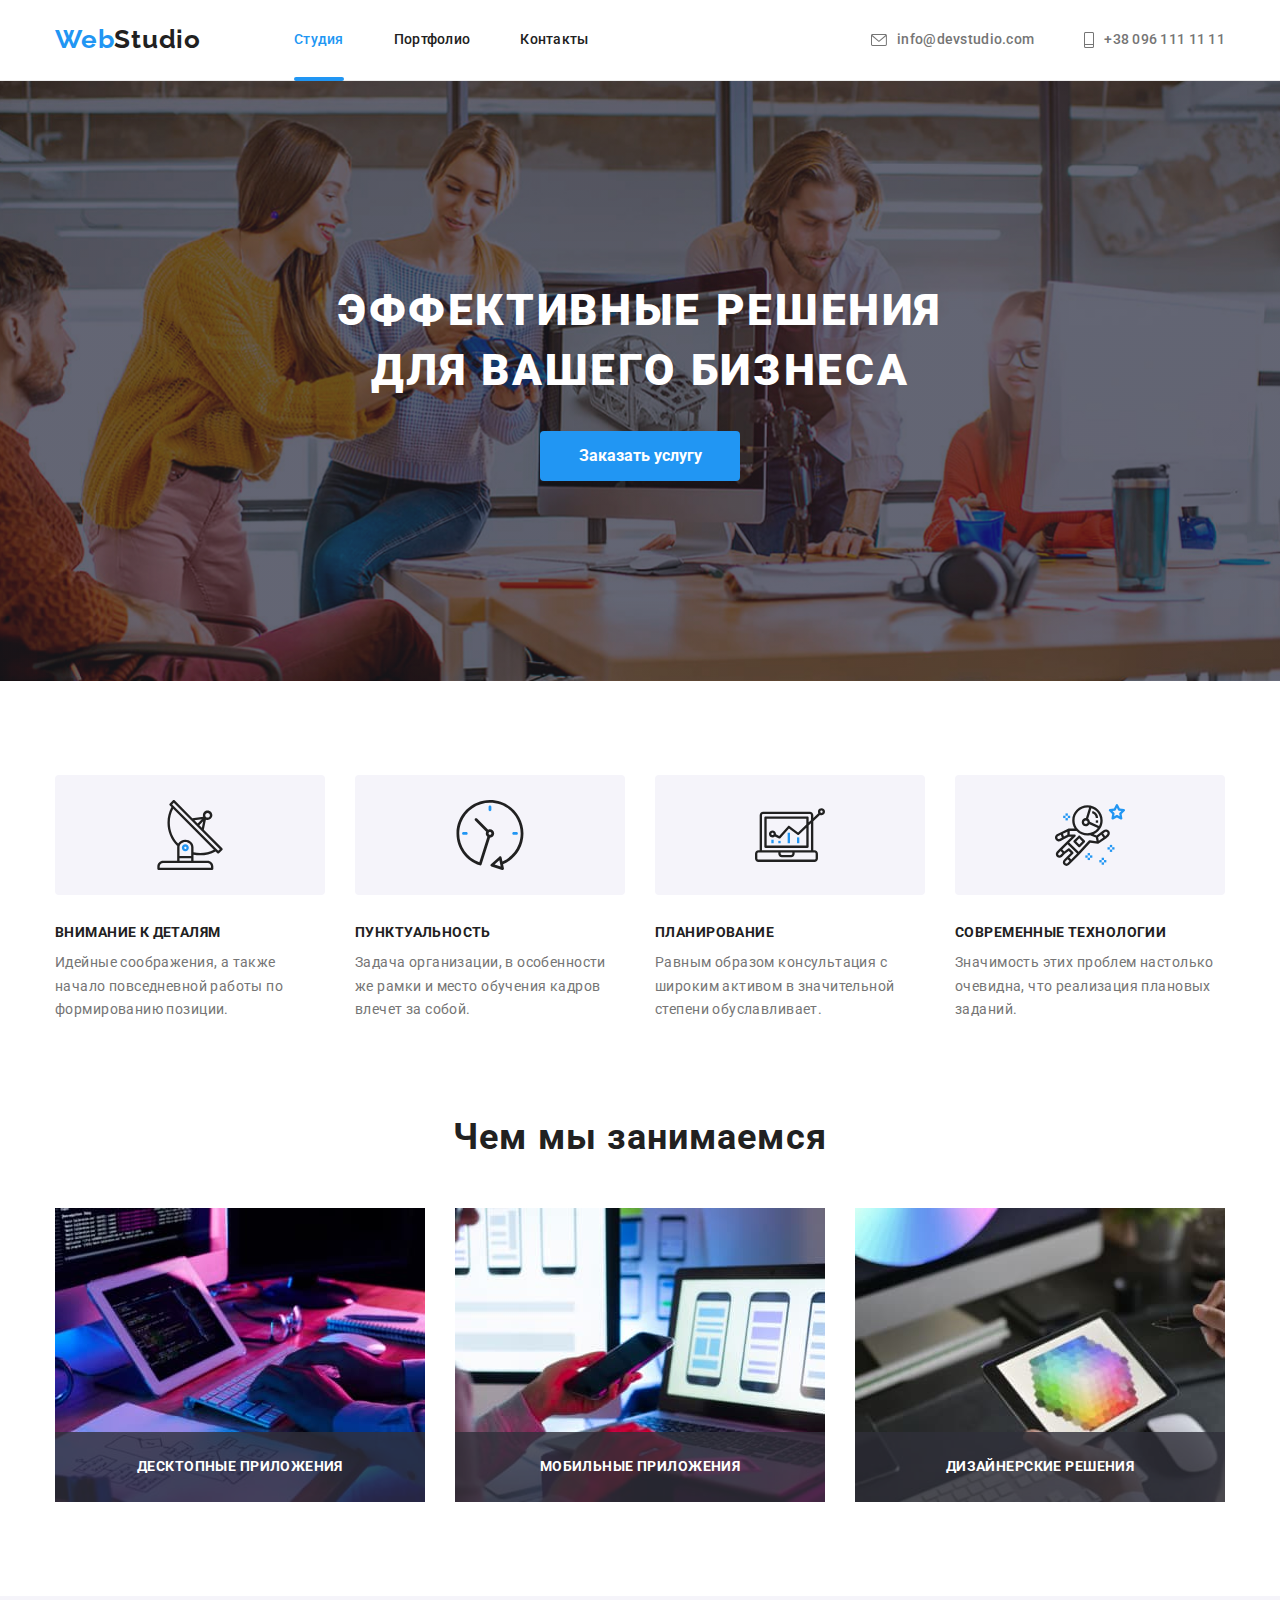
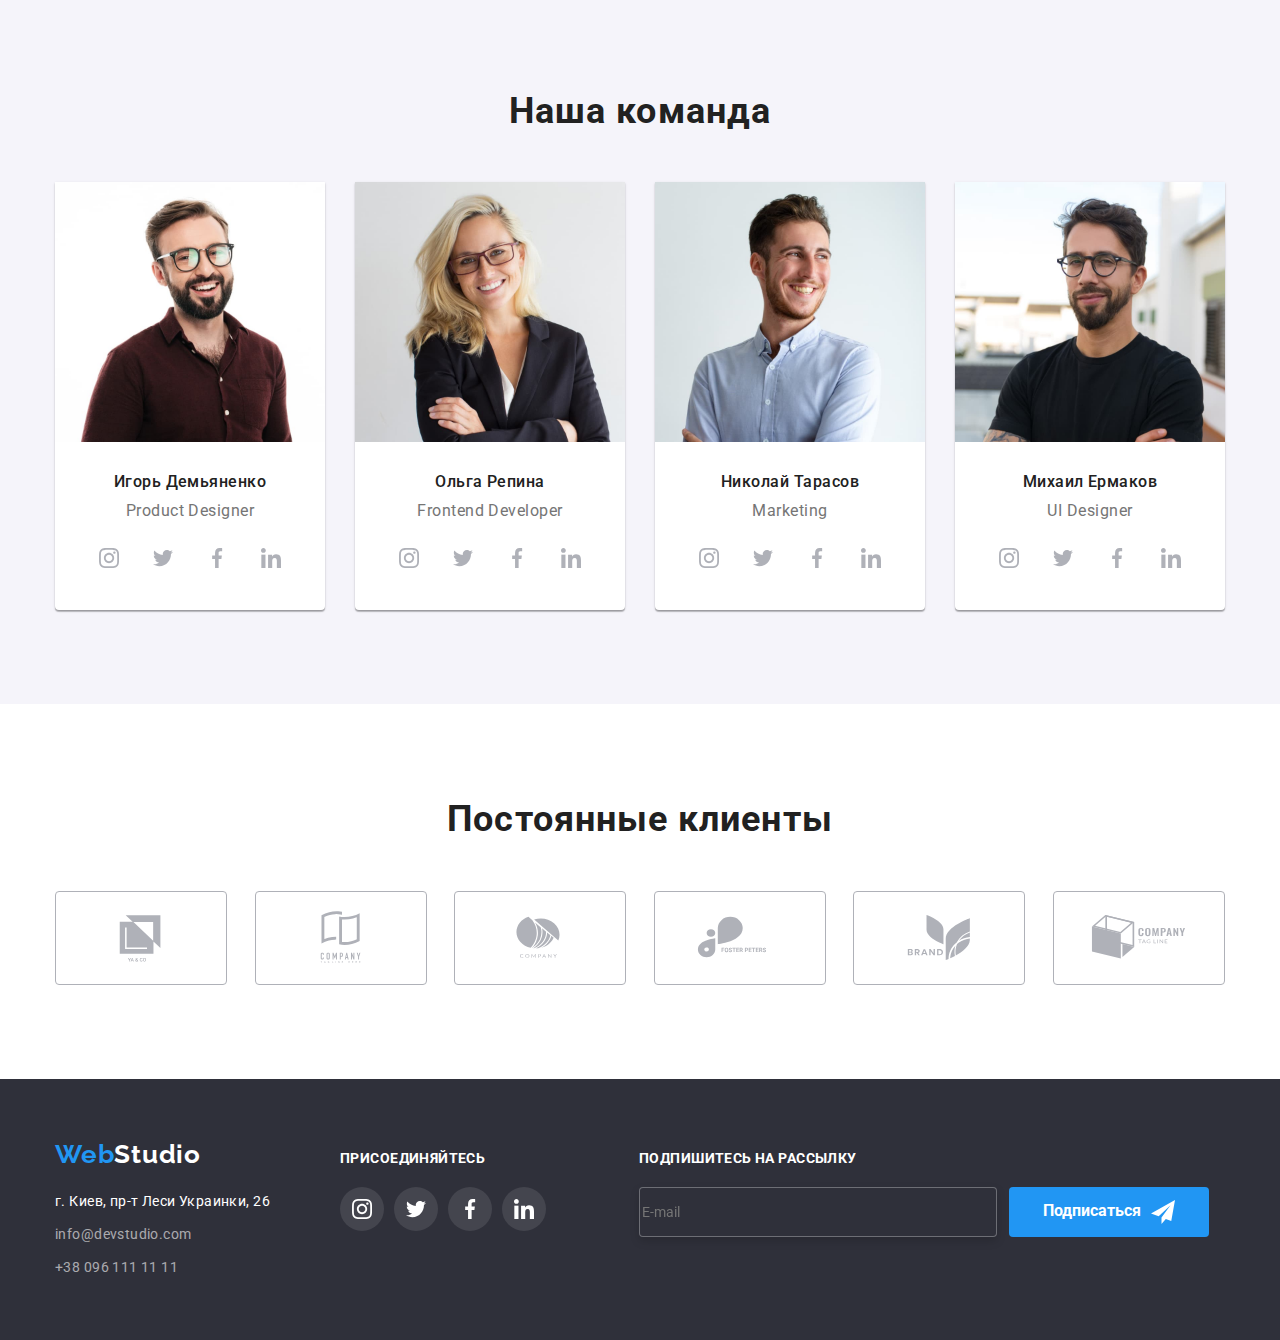
==== commit 0141cde3: "Changed by BEM" ====
--- a/index.html
+++ b/index.html
@@ -13,35 +13,34 @@
       rel="stylesheet"
       href="https://cdnjs.cloudflare.com/ajax/libs/modern-normalize/1.1.0/modern-normalize.min.css"
     />
-    <link rel="stylesheet" href="./css/main.css" />
-    <link rel="stylesheet" href="./css/styles.css" />
+    <link rel="stylesheet" href="./css/main.min.css" />
   </head>
   <body>
     <!-- Шапка сайта -->
-    <header class="header-border">
+    <header class="header__container">
       <div class="header container">
-        <nav class="header-nav">
-          <a href="./index.html" class="logo"> <span>Web</span>Studio</a>
-          <ul class="site-nav list">
-            <li class="item">
-              <div class="header-item"><a href="./index.html" class="link current">Студия</a></div>
-            </li>
-            <li class="item"><a href="./portfolio.html" class="link">Портфолио</a></li>
-            <li class="item"><a href="" class="link">Контакты</a></li>
+        <nav class="nav">
+          <a href="./index.html" class="logo logo--dark"> <span>Web</span>Studio</a>
+          <ul class="nav__list nav__list--ind list">
+            <li class="nav__item">
+              <div class="nav__current"><a href="./index.html" class="nav__link current">Студия</a></div>
+            </li>
+            <li class="nav__item"><a href="./portfolio.html" class="nav__link util-accent">Портфолио</a></li>
+            <li class="nav__item"><a href="" class="nav__link util-accent">Контакты</a></li>
           </ul>
         </nav>
-        <ul class="contacts-header list">
-          <li class="item">
-            <a href="mailto:info@devstudio.com" class="link">
-              <svg class="contacts-header-icon" width="16px" height="12px">
+        <ul class="header__list list">
+          <li class="header__item">
+            <a href="mailto:info@devstudio.com" class="header__link util-accent">
+              <svg class="header__icon" width="16px" height="12px">
                 <use href="./images/svg/symbol-defs.svg#icon-envelope"></use>
               </svg>
               info@devstudio.com
             </a>
           </li>
-          <li class="item">
-            <a href="tel:+380961111111" class="link">
-              <svg class="contacts-header-icon" width="10px" height="16px">
+          <li class="header__item">
+            <a href="tel:+380961111111" class="header__link util-accent">
+              <svg class="header__icon" width="10px" height="16px">
                 <use href="./images/svg/symbol-defs.svg#icon-Vector"></use>
               </svg>
               +38 096 111 11 11</a
@@ -54,88 +53,96 @@
       <!-- Герой -->
       <section class="section hero">
         <div class="container">
-          <h1 class="hero-title">
+          <h1 class="hero__title">
             Эффективные решения <br />
             для вашего бизнеса
           </h1>
-          <button data-modal-open type="button" class="hero-button">Заказать услугу</button>
+          <button data-modal-open type="button" class="button">Заказать услугу</button>
         </div>
       </section>
       <!-- Особенности -->
-      <section class="section">
+      <section class="section feature">
         <div class="container">
           <h2 class="visually-hidden">Особенности</h2>
           <ul class="feature-list list">
-            <li class="item">
-              <div class="feature-icon">
-                <svg class="icon" width="70px" height="70px">
+            <li class="feature-list__item">
+              <div class="feature-list__wrap">
+                <svg class="feature-list__icon" width="70px" height="70px">
                   <use href="./images/svg/symbol-defs.svg#icon-antenna-1"></use>
                 </svg>
               </div>
-              <h3 class="title">Внимание к деталям</h3>
-              <p class="text">Идейные соображения, а также начало повседневной работы по формированию позиции.</p>
-            </li>
-            <li class="item">
-              <div class="feature-icon">
-                <svg class="icon" width="70px" height="70px">
+              <h3 class="pre-title pre-title--feature">Внимание к деталям</h3>
+              <p class="feature-list__text">
+                Идейные соображения, а также начало повседневной работы по формированию позиции.
+              </p>
+            </li>
+            <li class="feature-list__item">
+              <div class="feature-list__wrap">
+                <svg class="feature-list__icon" width="70px" height="70px">
                   <use href="./images/svg/symbol-defs.svg#icon-clock-1"></use>
                 </svg>
               </div>
-              <h3 class="title">Пунктуальность</h3>
-              <p class="text">Задача организации, в особенности же рамки и место обучения кадров влечет за собой.</p>
-            </li>
-            <li class="item">
-              <div class="feature-icon">
-                <svg class="icon" width="70px" height="70px">
+              <h3 class="pre-title pre-title--feature">Пунктуальность</h3>
+              <p class="feature-list__text">
+                Задача организации, в особенности же рамки и место обучения кадров влечет за собой.
+              </p>
+            </li>
+            <li class="feature-list__item">
+              <div class="feature-list__wrap">
+                <svg class="feature-list__icon" width="70px" height="70px">
                   <use href="./images/svg/symbol-defs.svg#icon-diagram-1"></use>
                 </svg>
               </div>
-              <h3 class="title">Планирование</h3>
-              <p class="text">Равным образом консультация с широким активом в значительной степени обуславливает.</p>
-            </li>
-            <li class="item">
-              <div class="feature-icon">
-                <svg class="icon" width="70px" height="70px">
+              <h3 class="pre-title pre-title--feature">Планирование</h3>
+              <p class="feature-list__text">
+                Равным образом консультация с широким активом в значительной степени обуславливает.
+              </p>
+            </li>
+            <li class="feature-list__item">
+              <div class="feature-list__wrap">
+                <svg class="feature-list__icon" width="70px" height="70px">
                   <use href="./images/svg/symbol-defs.svg#icon-astronaut-1"></use>
                 </svg>
               </div>
-              <h3 class="title">Современные технологии</h3>
-              <p class="text">Значимость этих проблем настолько очевидна, что реализация плановых заданий.</p>
+              <h3 class="pre-title pre-title--feature">Современные технологии</h3>
+              <p class="feature-list__text">
+                Значимость этих проблем настолько очевидна, что реализация плановых заданий.
+              </p>
             </li>
           </ul>
         </div>
       </section>
       <!-- Чем мы занимаемся -->
-      <section class="section business">
+      <section class="section trend">
         <div class="container">
-          <h2 class="section-title">Чем мы занимаемся</h2>
-          <ul class="business-list list">
-            <li class="item">
+          <h2 class="section__title">Чем мы занимаемся</h2>
+          <ul class="trend-list list">
+            <li class="trend-list__item">
               <img
                 class="card-img"
                 src="./images/section3/img1.jpg"
                 alt="Лист с алгоритмом человек пишет код"
                 width="370"
               />
-              <div class="business-item"><h3 class="title">Десктопные приложения</h3></div>
-            </li>
-            <li class="item">
+              <div class="trend-list__content"><h3 class="pre-title pre-title--trend">Десктопные приложения</h3></div>
+            </li>
+            <li class="trend-list__item">
               <img
                 class="card-img"
                 src="./images/section3/img2.jpg"
                 alt="Телефон в руке человек верстает"
                 width="370"
               />
-              <div class="business-item"><h3 class="title">Мобильные приложения</h3></div>
-            </li>
-            <li class="item">
+              <div class="trend-list__content"><h3 class="pre-title pre-title--trend">Мобильные приложения</h3></div>
+            </li>
+            <li class="trend-list__item">
               <img
                 class="card-img"
                 src="./images/section3/img3.jpg"
                 alt="Планшет в руке дизайн подбор цвета"
                 width="370"
               />
-              <div class="business-item"><h3 class="title">Дизайнерские решения</h3></div>
+              <div class="trend-list__content"><h3 class="pre-title pre-title--trend">Дизайнерские решения</h3></div>
             </li>
           </ul>
         </div>
@@ -143,142 +150,142 @@
       <!-- Наша команда -->
       <section class="section command">
         <div class="container">
-          <h2 class="section-title">Наша команда</h2>
+          <h2 class="section__title">Наша команда</h2>
           <ul class="command-list list">
-            <li class="item">
+            <li class="command-list__item">
               <img class="card-img" src="./images/section4/img1.jpg" alt="Фотография Игоря Демьяненко" width="270" />
-              <h3 class="title">Игорь Демьяненко</h3>
-              <p lang="en" class="text">Product Designer</p>
-              <ul class="command-icon-list list">
-                <li class="command-icon-item">
-                  <a href="" class="command-icon">
-                    <svg class="icon" width="20px" height="20px">
+              <h3 class="command-list__title">Игорь Демьяненко</h3>
+              <p lang="en" class="command-list__text">Product Designer</p>
+              <ul class="socials-list list">
+                <li class="socials-list__item">
+                  <a href="" class="socials-list__link socials-list__link--transparent">
+                    <svg class="socials-list__icon" width="20px" height="20px">
                       <use href="./images/svg/symbol-defs.svg#icon-instagram-2"></use>
                     </svg>
                   </a>
                 </li>
-                <li class="command-icon-item">
-                  <a href="" class="command-icon">
-                    <svg class="icon" width="20px" height="20px">
+                <li class="socials-list__item">
+                  <a href="" class="socials-list__link socials-list__link--transparent">
+                    <svg class="socials-list__icon" width="20px" height="20px">
                       <use href="./images/svg/symbol-defs.svg#icon-twitter-1"></use>
                     </svg>
                   </a>
                 </li>
-                <li class="command-icon-item">
-                  <a href="" class="command-icon">
-                    <svg class="icon" width="20px" height="20px">
+                <li class="socials-list__item">
+                  <a href="" class="socials-list__link socials-list__link--transparent">
+                    <svg class="socials-list__icon" width="20px" height="20px">
                       <use href="./images/svg/symbol-defs.svg#icon-facebook-1"></use>
                     </svg>
                   </a>
                 </li>
-                <li class="command-icon-item">
-                  <a href="" class="command-icon">
-                    <svg class="icon" width="20px" height="20px">
+                <li class="socials-list__item">
+                  <a href="" class="socials-list__link socials-list__link--transparent">
+                    <svg class="socials-list__icon" width="20px" height="20px">
                       <use href="./images/svg/symbol-defs.svg#icon-linkedin-1"></use>
                     </svg>
                   </a>
                 </li>
               </ul>
             </li>
-            <li class="item">
+            <li class="command-list__item">
               <img class="card-img" src="./images/section4/img2.jpg" alt="Фотография Ольги Репиной" width="270" />
-              <h3 class="title">Ольга Репина</h3>
-              <p lang="en" class="text">Frontend Developer</p>
-              <ul class="command-icon-list list">
-                <li class="command-icon-item">
-                  <a href="" class="command-icon">
-                    <svg class="icon" width="20px" height="20px">
+              <h3 class="command-list__title">Ольга Репина</h3>
+              <p lang="en" class="command-list__text">Frontend Developer</p>
+              <ul class="socials-list list">
+                <li class="socials-list__item">
+                  <a href="" class="socials-list__link socials-list__link--transparent">
+                    <svg class="socials-list__icon" width="20px" height="20px">
                       <use href="./images/svg/symbol-defs.svg#icon-instagram-2"></use>
                     </svg>
                   </a>
                 </li>
-                <li class="command-icon-item">
-                  <a href="" class="command-icon">
-                    <svg class="icon" width="20px" height="20px">
+                <li class="socials-list__item">
+                  <a href="" class="socials-list__link socials-list__link--transparent">
+                    <svg class="socials-list__icon" width="20px" height="20px">
                       <use href="./images/svg/symbol-defs.svg#icon-twitter-1"></use>
                     </svg>
                   </a>
                 </li>
-                <li class="command-icon-item">
-                  <a href="" class="command-icon">
-                    <svg class="icon" width="20px" height="20px">
+                <li class="socials-list__item">
+                  <a href="" class="socials-list__link socials-list__link--transparent">
+                    <svg class="socials-list__icon" width="20px" height="20px">
                       <use href="./images/svg/symbol-defs.svg#icon-facebook-1"></use>
                     </svg>
                   </a>
                 </li>
-                <li class="command-icon-item">
-                  <a href="" class="command-icon">
-                    <svg class="icon" width="20px" height="20px">
+                <li class="socials-list__item">
+                  <a href="" class="socials-list__link socials-list__link--transparent">
+                    <svg class="socials-list__icon" width="20px" height="20px">
                       <use href="./images/svg/symbol-defs.svg#icon-linkedin-1"></use>
                     </svg>
                   </a>
                 </li>
               </ul>
             </li>
-            <li class="item">
+            <li class="command-list__item">
               <img class="card-img" src="./images/section4/img3.jpg" alt="Фотография Николая Тарасова" width="270" />
-              <h3 class="title">Николай Тарасов</h3>
-              <p lang="en" class="text">Marketing</p>
-              <ul class="command-icon-list list">
-                <li class="command-icon-item">
-                  <a href="" class="command-icon">
-                    <svg class="icon" width="20px" height="20px">
+              <h3 class="command-list__title">Николай Тарасов</h3>
+              <p lang="en" class="command-list__text">Marketing</p>
+              <ul class="socials-list list">
+                <li class="socials-list__item">
+                  <a href="" class="socials-list__link socials-list__link--transparent">
+                    <svg class="socials-list__icon" width="20px" height="20px">
                       <use href="./images/svg/symbol-defs.svg#icon-instagram-2"></use>
                     </svg>
                   </a>
                 </li>
-                <li class="command-icon-item">
-                  <a href="" class="command-icon">
-                    <svg class="icon" width="20px" height="20px">
+                <li class="socials-list__item">
+                  <a href="" class="socials-list__link socials-list__link--transparent">
+                    <svg class="socials-list__icon" width="20px" height="20px">
                       <use href="./images/svg/symbol-defs.svg#icon-twitter-1"></use>
                     </svg>
                   </a>
                 </li>
-                <li class="command-icon-item">
-                  <a href="" class="command-icon">
-                    <svg class="icon" width="20px" height="20px">
+                <li class="socials-list__item">
+                  <a href="" class="socials-list__link socials-list__link--transparent">
+                    <svg class="socials-list__icon" width="20px" height="20px">
                       <use href="./images/svg/symbol-defs.svg#icon-facebook-1"></use>
                     </svg>
                   </a>
                 </li>
-                <li class="command-icon-item">
-                  <a href="" class="command-icon">
-                    <svg class="icon" width="20px" height="20px">
+                <li class="socials-list__item">
+                  <a href="" class="socials-list__link socials-list__link--transparent">
+                    <svg class="socials-list__icon" width="20px" height="20px">
                       <use href="./images/svg/symbol-defs.svg#icon-linkedin-1"></use>
                     </svg>
                   </a>
                 </li>
               </ul>
             </li>
-            <li class="item">
+            <li class="command-list__item">
               <img class="card-img" src="./images/section4/img4.jpg" alt="Фотография Михаила Ермакова" width="270" />
-              <h3 class="title">Михаил Ермаков</h3>
-              <p lang="en" class="text">UI Designer</p>
-              <ul class="command-icon-list list">
-                <li class="command-icon-item">
-                  <a href="" class="command-icon">
-                    <svg class="icon" width="20px" height="20px">
+              <h3 class="command-list__title">Михаил Ермаков</h3>
+              <p lang="en" class="command-list__text">UI Designer</p>
+              <ul class="socials-list list">
+                <li class="socials-list__item">
+                  <a href="" class="socials-list__link socials-list__link--transparent">
+                    <svg class="socials-list__icon" width="20px" height="20px">
                       <use href="./images/svg/symbol-defs.svg#icon-instagram-2"></use>
                     </svg>
                   </a>
                 </li>
-                <li class="command-icon-item">
-                  <a href="" class="command-icon">
-                    <svg class="icon" width="20px" height="20px">
+                <li class="socials-list__item">
+                  <a href="" class="socials-list__link socials-list__link--transparent">
+                    <svg class="socials-list__icon" width="20px" height="20px">
                       <use href="./images/svg/symbol-defs.svg#icon-twitter-1"></use>
                     </svg>
                   </a>
                 </li>
-                <li class="command-icon-item">
-                  <a href="" class="command-icon">
-                    <svg class="icon" width="20px" height="20px">
+                <li class="socials-list__item">
+                  <a href="" class="socials-list__link socials-list__link--transparent">
+                    <svg class="socials-list__icon" width="20px" height="20px">
                       <use href="./images/svg/symbol-defs.svg#icon-facebook-1"></use>
                     </svg>
                   </a>
                 </li>
-                <li class="command-icon-item">
-                  <a href="" class="command-icon">
-                    <svg class="icon" width="20px" height="20px">
+                <li class="socials-list__item">
+                  <a href="" class="socials-list__link socials-list__link--transparent">
+                    <svg class="socials-list__icon" width="20px" height="20px">
                       <use href="./images/svg/symbol-defs.svg#icon-linkedin-1"></use>
                     </svg>
                   </a>
@@ -291,46 +298,46 @@
       <!-- Постоянные клиенты -->
       <section class="section clients">
         <div class="container">
-          <h2 class="section-title">Постоянные клиенты</h2>
+          <h2 class="section__title">Постоянные клиенты</h2>
           <ul class="clients-list list">
             <li>
-              <a href="" class="item">
-                <svg class="icon" width="106px" height="60px">
+              <a href="" class="clients-list__link">
+                <svg class="clients-list__icon" width="106px" height="60px">
                   <use href="./images/svg/symbol-defs.svg#icon-Logo"></use>
                 </svg>
               </a>
             </li>
             <li>
-              <a href="" class="item">
-                <svg class="icon" width="106px" height="60px">
+              <a href="" class="clients-list__link">
+                <svg class="clients-list__icon" width="106px" height="60px">
                   <use href="./images/svg/symbol-defs.svg#icon-Logo-1"></use>
                 </svg>
               </a>
             </li>
             <li>
-              <a href="" class="item">
-                <svg class="icon" width="106px" height="60px">
+              <a href="" class="clients-list__link">
+                <svg class="clients-list__icon" width="106px" height="60px">
                   <use href="./images/svg/symbol-defs.svg#icon-Logo-2"></use>
                 </svg>
               </a>
             </li>
             <li>
-              <a href="" class="item">
-                <svg class="icon" width="106px" height="60px">
+              <a href="" class="clients-list__link">
+                <svg class="clients-list__icon" width="106px" height="60px">
                   <use href="./images/svg/symbol-defs.svg#icon-Logo-3"></use>
                 </svg>
               </a>
             </li>
             <li>
-              <a href="" class="item">
-                <svg class="icon" width="106px" height="60px">
+              <a href="" class="clients-list__link">
+                <svg class="clients-list__icon" width="106px" height="60px">
                   <use href="./images/svg/symbol-defs.svg#icon-Logo-4"></use>
                 </svg>
               </a>
             </li>
             <li>
-              <a href="" class="item">
-                <svg class="icon" width="106px" height="60px">
+              <a href="" class="clients-list__link">
+                <svg class="clients-list__icon" width="106px" height="60px">
                   <use href="./images/svg/symbol-defs.svg#icon-Logo-5"></use>
                 </svg>
               </a>
@@ -343,46 +350,50 @@
     <footer class="footer">
       <div class="container bloks">
         <div class="address">
-          <a href="/index.html" class="logo"> <span>Web</span>Studio</a>
+          <a href="/index.html" class="logo logo--light"> <span>Web</span>Studio</a>
           <address>
-            <ul class="list">
-              <li class="address-text">
-                <a href="https://goo.gl/maps/LQbmXpM3BCBhQMDx9" class="address-text" target="_blank"
+            <ul class="address-list list">
+              <li class="address-list__item">
+                <a href="https://goo.gl/maps/LQbmXpM3BCBhQMDx9" class="address-list__text" target="_blank"
                   >г. Киев, пр-т Леси Украинки, 26</a
                 >
               </li>
-              <li class="item"><a href="mailto:info@devstudio.com" class="address-link">info@devstudio.com</a></li>
-              <li class="item"><a href="tel:+380961111111" class="address-link">+38 096 111 11 11</a></li>
+              <li class="address-list__item">
+                <a href="mailto:info@devstudio.com" class="address-list__link util-accent">info@devstudio.com</a>
+              </li>
+              <li class="address-list__item">
+                <a href="tel:+380961111111" class="address-list__link util-accent">+38 096 111 11 11</a>
+              </li>
             </ul>
           </address>
         </div>
         <div class="join">
-          <h3 class="title">Присоединяйтесь</h3>
-          <ul class="join-list list">
-            <li class="item">
-              <a href="" class="join-icon">
-                <svg class="icon" width="20px" height="20px">
+          <h3 class="pre-title pre-title--footer">Присоединяйтесь</h3>
+          <ul class="socials-list socials-list--footer list">
+            <li class="socials-list__item">
+              <a href="" class="socials-list__link socials-list__link--dark">
+                <svg class="socials-list__icon" width="20px" height="20px">
                   <use href="./images/svg/symbol-defs.svg#icon-instagram-2"></use>
                 </svg>
               </a>
             </li>
-            <li class="item">
-              <a href="" class="join-icon">
-                <svg class="icon" width="20px" height="20px">
+            <li class="socials-list__item">
+              <a href="" class="socials-list__link socials-list__link--dark">
+                <svg class="socials-list__icon" width="20px" height="20px">
                   <use href="./images/svg/symbol-defs.svg#icon-twitter-1"></use>
                 </svg>
               </a>
             </li>
-            <li class="item">
-              <a href="" class="join-icon">
-                <svg class="icon" width="20px" height="20px">
+            <li class="socials-list__item">
+              <a href="" class="socials-list__link socials-list__link--dark">
+                <svg class="socials-list__icon" width="20px" height="20px">
                   <use href="./images/svg/symbol-defs.svg#icon-facebook-1"></use>
                 </svg>
               </a>
             </li>
-            <li class="item">
-              <a href="" class="join-icon">
-                <svg class="icon" width="20px" height="20px">
+            <li class="socials-list__item">
+              <a href="" class="socials-list__link socials-list__link--dark">
+                <svg class="socials-list__icon" width="20px" height="20px">
                   <use href="./images/svg/symbol-defs.svg#icon-linkedin-1"></use>
                 </svg>
               </a>
@@ -390,76 +401,82 @@
           </ul>
         </div>
         <div class="subscribe">
-          <h3 class="title">Подпишитесь на рассылку</h3>
+          <h3 class="pre-title pre-title--footer">Подпишитесь на рассылку</h3>
           <form class="form-footer">
-            <label class="field-footer">
-              <input type="email" class="input-footer" name="email" placeholder="E-mail" />
+            <label class="form-footer__field">
+              <input type="email" class="form-footer__input" name="email" placeholder="E-mail" />
             </label>
-            <button type="submit" class="footer-button">
+            <button type="submit" class="button button--footer">
               Подписаться
-              <svg class="icon" width="24px" height="24px">
+              <svg class="button__icon" width="24px" height="24px">
                 <use href="./images/svg/symbol-defs.svg#icon-icon-send"></use>
               </svg>
             </button>
           </form>
         </div>
       </div>
-      <div class="backdrop is-hidden" data-modal>
-        <div class="modal">
-          <button data-modal-close class="modal-button" type="button">
-            <svg class="icon" width="30px" height="30px">
-              <use href="./images/svg/symbol-defs.svg#icon-close"></use>
+    </footer>
+    <!-- Modal -->
+    <div class="backdrop is-hidden" data-modal>
+      <div class="modal">
+        <button data-modal-close class="modal__button" type="button">
+          <svg class="modal__icon" width="30px" height="30px">
+            <use href="./images/svg/symbol-defs.svg#icon-close"></use>
+          </svg>
+        </button>
+        <h3 class="form-modal__title">Оставьте свои данные, мы вам перезвоним</h3>
+        <form class="form-modal">
+          <label class="form-field">
+            <input type="text" class="form-field__input" name="name" />
+            <span class="form-field__label">Имя</span>
+
+            <svg class="form-field__icon" width="18px" height="18px">
+              <use href="./images/svg/symbol-defs.svg#icon-person-black-18dp-1"></use>
             </svg>
-          </button>
-          <h3 class="form-title">Оставьте свои данные, мы вам перезвоним</h3>
-          <form class="form-modal">
-            <label class="form-field">
-              <input type="text" class="form-input" name="name" />
-              <span class="form-label">Имя</span>
-
-              <svg class="icon" width="18px" height="18px">
-                <use href="./images/svg/symbol-defs.svg#icon-person-black-18dp-1"></use>
-              </svg>
-            </label>
-
-            <label class="form-field">
-              <input type="tel" class="form-input" name="tel" />
-              <span class="form-label">Телефон</span>
-              <svg class="icon" width="18px" height="18px">
-                <use href="./images/svg/symbol-defs.svg#icon-phone-black-18dp-1"></use>
-              </svg>
-            </label>
-
-            <label class="form-field">
-              <input type="email" class="form-input" name="email" />
-              <span class="form-label">Почта</span>
-              <svg class="icon" width="18px" height="18px">
-                <use href="./images/svg/symbol-defs.svg#icon-email-black-18dp-1"></use>
-              </svg>
-            </label>
-
-            <label class="form-field comments">
-              <textarea class="form-input comments" name="comments" rows="5" placeholder="Введите текст"></textarea>
-              <span class="form-label">Комментарий</span>
-            </label>
-
-            <label class="form-field checkbox">
-              <input type="checkbox" class="form-checkbox visually-hidden" name="license" value="" />
-
-              <svg class="icon-checked" width="16px" height="15px">
-                <use href="./images/svg/symbol-defs.svg#icon-icon-check"></use>
-              </svg>
-              <span class="icon-unchecked"></span>
-              <span class="form-label-checkbox"
-                >Соглашаюсь с рассылкой и принимаю
-                <a href="" class="checkbox-link" target="_blank">Условия договора</a></span
-              >
-            </label>
-            <button type="submit" class="form-button">Отправить</button>
-          </form>
-        </div>
+          </label>
+
+          <label class="form-field">
+            <input type="tel" class="form-field__input" name="tel" />
+            <span class="form-field__label">Телефон</span>
+            <svg class="form-field__icon" width="18px" height="18px">
+              <use href="./images/svg/symbol-defs.svg#icon-phone-black-18dp-1"></use>
+            </svg>
+          </label>
+
+          <label class="form-field">
+            <input type="email" class="form-field__input" name="email" />
+            <span class="form-field__label">Почта</span>
+            <svg class="form-field__icon" width="18px" height="18px">
+              <use href="./images/svg/symbol-defs.svg#icon-email-black-18dp-1"></use>
+            </svg>
+          </label>
+
+          <label class="form-field comments">
+            <textarea
+              class="form-field__input comments"
+              name="comments"
+              rows="5"
+              placeholder="Введите текст"
+            ></textarea>
+            <span class="form-field__label">Комментарий</span>
+          </label>
+
+          <label class="form-checkbox">
+            <input type="checkbox" class="form-checkbox__input visually-hidden" name="license" value="" />
+
+            <svg class="form-checkbox__checked" width="16px" height="15px">
+              <use href="./images/svg/symbol-defs.svg#icon-icon-check"></use>
+            </svg>
+            <span class="form-checkbox__unchecked"></span>
+            <span class="form-checkbox__label"
+              >Соглашаюсь с рассылкой и принимаю
+              <a href="" class="form-checkbox__link" target="_blank">Условия договора</a></span
+            >
+          </label>
+          <button type="submit" class="button button--form">Отправить</button>
+        </form>
       </div>
-    </footer>
+    </div>
     <script src="./js/modal.js"></script>
   </body>
 </html>
--- a/css/main.min.css
+++ b/css/main.min.css
@@ -0,0 +1,2 @@
+.visually-hidden{position:absolute;width:1px;height:1px;margin:-1px;padding:0;overflow:hidden;border:0;clip:rect(0 0 0 0)}.util-accent:hover,.util-accent:focus{color:var(--accent-color);fill:var(--accent-color);outline:none}h1,h2,h3,h4,h5,h6,p,ul{margin:0;padding:0}.list{list-style:none}.list a{text-decoration:none}:root{--title-text-color: #212121;--primari-text-color: #757575;--accent-color: #2196f3;--primary-white-color: #ffffff;--background-color: #2f303a;--background-body-color: #f5f4fa;--icons-color: #afb1b8;--icon-white-color: #ffffff}body{color:var(--primari-text-color);font-family:roboto, sans-serif;font-size:14px;line-height:1.7}.card-img{display:block}.pre-title{font-weight:bold;font-size:14px;line-height:1.14;letter-spacing:0.03em;text-transform:uppercase}.section{padding-top:94px;padding-bottom:94px;background-color:#ffffff}.section__title{color:var(--title-text-color);font-weight:bold;font-size:36px;line-height:1.17;text-align:center;letter-spacing:0.03em;margin-bottom:50px}.container{width:1200px;margin-left:auto;margin-right:auto;padding-left:15px;padding-right:15px}.logo{text-decoration:none;font-family:raleway;font-weight:700;font-size:26px;line-height:1.2;letter-spacing:0.03em}.logo span{color:var(--accent-color)}.backdrop{position:fixed;top:0;left:0;width:100vw;height:100vh;background-color:rgba(0,0,0,0.2);opacity:1;transition:opacity 250ms cubic-bezier(0.4, 0, 0.2, 1)}.backdrop.is-hidden{opacity:0;pointer-events:none;visibility:hidden}.modal{position:absolute;top:50%;left:50%;padding:40px;min-width:528px;min-height:581px;background-color:#ffffff;box-shadow:0px 1px 3px rgba(0,0,0,0.12),0px 1px 1px rgba(0,0,0,0.14),0px 2px 1px rgba(0,0,0,0.2);border-radius:4px;transform:translate(-50%, -50%)}.modal__button{padding:0;margin:0;position:absolute;top:8px;right:8px;fill:var(--icons-color);border:none;background-color:transparent;cursor:pointer}.modal__icon{display:block;fill:#000;transition:fill 250ms cubic-bezier(0.4, 0, 0.2, 1)}.modal__icon:hover{fill:var(--accent-color)}.form-modal__title{margin-bottom:30px;font-weight:bold;font-size:20px;line-height:1.15;text-align:center;letter-spacing:0.03em;color:var(--title-text-color)}.form-field{position:relative;display:flex;margin-bottom:28px}.form-field:focus-within>.form-field__icon{fill:var(--accent-color)}.form-field:focus-within>.form-field__input{border-color:var(--accent-color);outline:none}.form-field__input{width:100%;height:40px;padding-left:42px;border:1px solid rgba(33,33,33,0.2);border-radius:4px;cursor:pointer;transition:border-color 250ms cubic-bezier(0.4, 0, 0.2, 1)}.form-field__label{position:absolute;top:-18px;left:0;font-size:12px;line-height:1.17;letter-spacing:0.01em;cursor:pointer}.form-field__icon{position:absolute;left:12px;top:50%;transform:translateY(-50%);cursor:pointer;transition:fill 250ms cubic-bezier(0.4, 0, 0.2, 1)}.form-field__input.comments{height:120px;padding:12px 16px;resize:none}.form-field.comments{margin-bottom:20px}.button--form{box-shadow:0px 4px 4px rgba(0,0,0,0.15)}.form-checkbox__label,.form-checkbox__link{padding-left:24px;font-size:14px;line-height:1.71;letter-spacing:0.03em}.form-checkbox__link{display:inline;text-decoration-line:underline;color:var(--accent-color);margin:0;padding:0}.form-checkbox__unchecked{position:absolute;top:50%;transform:translateY(-50%);width:16px;height:15px;margin-right:5px;border:2px solid #2a2a2a;border-radius:2px;background:#ffffff;transition:background-color 250ms cubic-bezier(0.4, 0, 0.2, 1),border 250ms cubic-bezier(0.4, 0, 0.2, 1)}.form-checkbox__input:checked ~ .form-checkbox__unchecked{background:transparent;border:transparent}.form-checkbox__checked{position:absolute;top:50%;transform:translateY(-50%)}.form-checkbox__input{overflow:hidden}.form-checkbox{position:relative;display:flex;margin-bottom:28px;padding-left:12px;margin-bottom:30px}.subscribe{margin-left:93px;margin-top:12px}.form-footer{display:flex;align-items:center;margin-top:20px}.form-footer__input{width:358px;height:50px;border:1px solid rgba(255,255,255,0.3);filter:drop-shadow(0px 4px 4px rgba(0,0,0,0.15));border-radius:4px;background-color:#2f303a;color:var(--primary-white-color);cursor:pointer;transition:border-color 250ms cubic-bezier(0.4, 0, 0.2, 1)}.form-footer__field:focus-within>.form-footer__input{border-color:var(--accent-color);outline:none}.subscribe .button--footer{display:flex;justify-content:center;align-items:center;margin-left:12px}.button__icon{margin-left:10px}.button,.form-button{display:block;width:200px;height:50px;border:10px transparent;border-radius:4px;padding:0;margin:auto;cursor:pointer;color:var(--primary-white-color);background-color:var(--accent-color);font-family:Roboto;font-weight:bold;font-size:16px;line-height:1.88}.socials-list{display:flex;justify-content:center}.socials-list__link{width:44px;height:44px;border-radius:50%;padding:12px;display:block;transition:background-color 250ms cubic-bezier(0.4, 0, 0.2, 1),color 250ms cubic-bezier(0.4, 0, 0.2, 1)}.socials-list__link:hover{color:var(--icon-white-color);background-color:var(--accent-color);outline:none}.socials-list__link:focus{color:var(--icon-white-color);background-color:var(--accent-color);outline:none}.socials-list__item:not(:last-child){margin-right:10px}.socials-list__icon{fill:currentColor}.header{display:flex;padding-top:24px;padding-bottom:25px;align-items:center}.header__container{border-bottom:1px solid #ececec}.logo--dark{color:var(--title-text-color)}.nav__list,.header__list{display:flex;align-items:center;font-weight:500;font-size:14px;line-height:1.2;letter-spacing:0.02em}.header__list{margin-left:auto}.header__link{display:flex;align-items:center;color:var(--primari-text-color);transition:color 250ms cubic-bezier(0.4, 0, 0.2, 1)}.header__item:last-child{margin-left:50px}.header__icon{fill:currentColor;margin-right:10px}.hero{padding-top:200px;padding-bottom:200px;max-width:1600px;margin-left:auto;margin-right:auto;background-image:linear-gradient(to right, rgba(47,48,58,0.4), rgba(47,48,58,0.4)),url(../images/hero/img1.jpg);background-repeat:no-repeat;background-position:center;background-size:cover}.hero__title{color:var(--primary-white-color);font-weight:900;font-size:44px;line-height:1.36;text-align:center;letter-spacing:0.06em;text-transform:uppercase;margin-bottom:30px}.nav{display:flex}.nav__list--ind{margin-left:93px}.nav__item:not(:last-child){margin-right:50px}.nav__link{color:var(--title-text-color);transition:color 250ms cubic-bezier(0.4, 0, 0.2, 1)}.nav__link.current{color:var(--accent-color)}.nav__current{position:relative}.nav__current::after{content:"";position:absolute;top:46px;left:0;width:100%;height:4px;border-radius:2px;background-color:var(--accent-color);animation-name:changes;animation-duration:500ms;animation-timing-function:linear;animation-fill-mode:backwards}@keyframes changes{0%{opacity:0}100%{opacity:1}}.feature-list{display:flex}.pre-title--feature{margin-bottom:10px;color:var(--title-text-color)}.feature-list__item{display:block;width:270px}.feature-list__item:not(:last-child){margin-right:30px}.feature-list__text{letter-spacing:0.03em}.feature-list__wrap{padding:25px 100px;border-radius:4px;background-color:var(--background-body-color);margin-bottom:30px}.feature-list__icon{display:block}.trend{padding-top:0px}.trend-list{display:flex}.trend-list__item{position:relative}.trend-list__item:not(:last-child){margin-right:30px}.pre-title--trend{color:var(--primary-white-color)}.trend-list__content{position:absolute;width:100%;bottom:0;padding-top:27px;padding-bottom:27px;text-align:center;background-color:rgba(47,48,58,0.8)}.command{background-color:var(--background-body-color)}.command-list{display:flex}.command-list__item{padding-bottom:30px;border-radius:0px 0px 4px 4px;background-color:var(--primary-white-color);box-shadow:0px 1px 3px rgba(0,0,0,0.12),0px 1px 1px rgba(0,0,0,0.14),0px 2px 1px rgba(0,0,0,0.2)}.command-list__item:not(:last-child){margin-right:30px}.command-list__title{color:var(--title-text-color);font-weight:500;font-size:16px;line-height:1.19;letter-spacing:0.03em;margin:30px auto 10px;display:block;text-align:center}.command-list__text{font-size:16px;line-height:1.19;text-align:center;letter-spacing:0.03em;margin-bottom:16px}.socials-list__link--transparent{background-color:transparent;color:var(--icons-color)}.clients-list{display:flex;justify-content:space-between}.clients-list__link{padding:16px 32px;border:1px solid var(--icons-color);border-radius:4px;color:var(--icons-color);display:block;transition:color 250ms cubic-bezier(0.4, 0, 0.2, 1),border 250ms cubic-bezier(0.4, 0, 0.2, 1)}.clients-list__link:hover{color:var(--accent-color);border:1px solid var(--accent-color);outline:none}.clients-list__link:focus{color:var(--accent-color);border:1px solid var(--accent-color);outline:none}.clients-list__icon{fill:currentColor;display:block}.filter{display:flex;justify-content:center}.filter .item:not(:last-child){margin-right:8px}.filter-button{cursor:pointer;color:var(--title-text-color);background-color:#f5f4fa;font-family:Roboto;font-weight:500;font-size:16px;line-height:1.62;text-align:center;letter-spacing:0.03em;border-radius:4px;border:0;padding:6px 22px;transition:background-color 250ms cubic-bezier(0.4, 0, 0.2, 1),color 250ms cubic-bezier(0.4, 0, 0.2, 1),box-shadow 250ms cubic-bezier(0.4, 0, 0.2, 1)}.filter-button:hover,.filter-button:focus{color:var(--primary-white-color);background-color:var(--accent-color);box-shadow:0px 3px 1px rgba(0,0,0,0.1),0px 1px 2px rgba(0,0,0,0.08),0px 2px 2px rgba(0,0,0,0.12);outline:none}.filter-list{display:flex;flex-wrap:wrap;margin-top:50px;gap:30px 30px}.filter-list .title{color:var(--title-text-color);font-weight:bold;font-size:18px;line-height:2;letter-spacing:0.06em}.filter-list .content{border:1px solid #eee;border-top:0px;padding:20px 24px}.filter-list .text{margin-top:2px;font-weight:normal;font-size:16px;line-height:1.87;letter-spacing:0.03em;color:var(--primari-text-color)}.filter-hover{display:block;transition:box-shadow 250ms cubic-bezier(0.4, 0, 0.2, 1)}.filter-list .desc{position:relative;overflow:hidden}.filter-desc-overlay{position:absolute;top:0;left:0;width:100%;height:100%;padding:63px 24px;background-color:rgba(33,150,243,0.9);transform:translateY(100%);opacity:0.2;transition:transform 250ms cubic-bezier(0.4, 0, 0.2, 1),opacity 250ms cubic-bezier(0.4, 0, 0.2, 1)}.filter-desc-overlay .text{font-size:18px;line-height:1.56;letter-spacing:0.03em;color:var(--primary-white-color)}.filter-hover:focus,.filter-hover:hover{box-shadow:0px 1px 1px rgba(0,0,0,0.12),0px 4px 4px rgba(0,0,0,0.06),1px 4px 6px rgba(0,0,0,0.16);outline:none}.filter-hover:hover .filter-desc-overlay,.filter-hover:focus .filter-desc-overlay{transform:translateY(0);opacity:1}.footer{background-color:var(--background-color);padding-top:60px;padding-bottom:60px}.bloks{display:flex}.address-list{display:block;margin-top:20px}.address-list__link{color:rgba(255,255,255,0.6);font-weight:normal;font-style:normal;font-size:14px;line-height:1.71;letter-spacing:0.03em;transition:color 250ms cubic-bezier(0.4, 0, 0.2, 1)}.address-list__text{color:var(--primary-white-color);font-style:normal;font-weight:normal;font-size:14px;line-height:1.71;letter-spacing:0.03em}.address-list__item{margin-top:9px}.logo--light{color:var(--primary-white-color)}.join{margin-left:70px;margin-top:12px}.pre-title--footer{color:var(--primary-white-color)}.socials-list--footer{margin-top:20px}.socials-list__link--dark{color:var(--icon-white-color);background-color:rgba(255,255,255,0.1)}
+/*# sourceMappingURL=main.min.css.map */